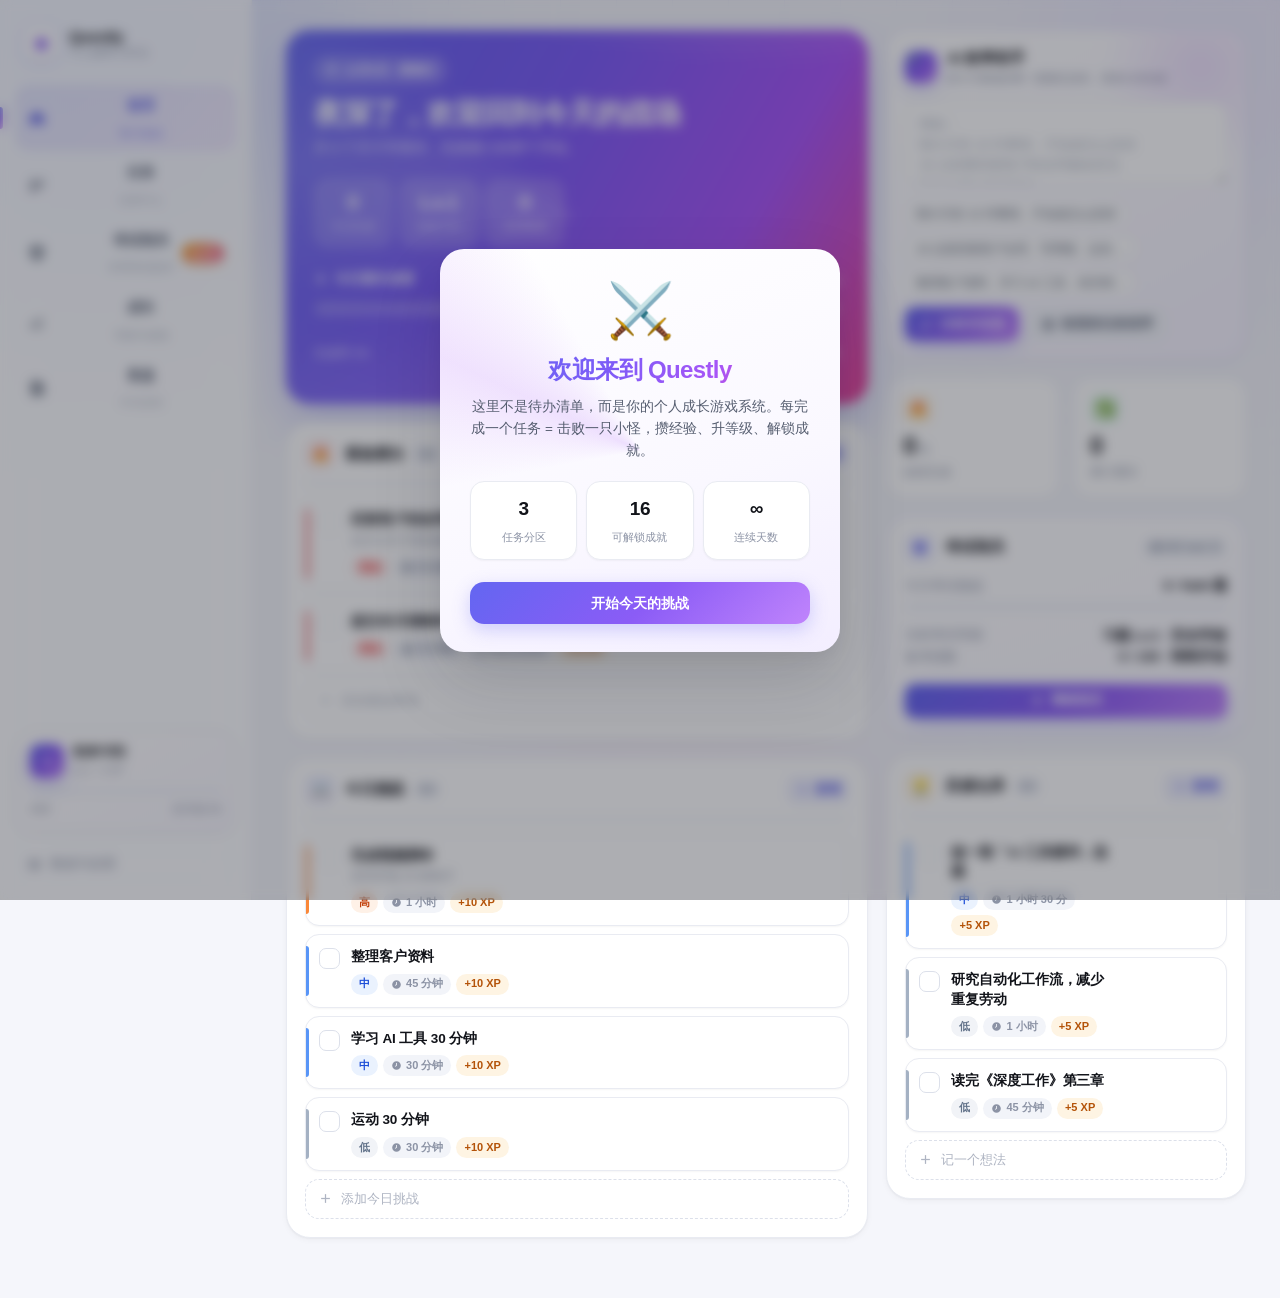
==== index.html @ 1b6a578c "feat: Questly 模块化源码（纯静态站点，可部署 GitHub Pages） - index.html + css/ + js/ + assets/ 作为站点内容 - 含游戏化效率工作台 +" ====
<!DOCTYPE html>
<html lang="zh-CN">
<head>
<meta charset="UTF-8">
<meta name="viewport" content="width=device-width, initial-scale=1, viewport-fit=cover">
<meta name="theme-color" content="#F6F7FB">
<meta name="description" content="Questly · 游戏化个人效率工作台，把每天的待办变成一场可以通关的挑战。">
<title>Questly · 我的每日挑战</title>
<link rel="icon" href="assets/favicon.svg" type="image/svg+xml">
<link rel="stylesheet" href="css/base.css">
<link rel="stylesheet" href="css/layout.css">
<link rel="stylesheet" href="css/components.css">
<link rel="stylesheet" href="css/exam.css">
<link rel="stylesheet" href="css/animations.css">
</head>
<body>

<!-- ambient background -->
<div class="aurora" aria-hidden="true">
  <span class="aurora__blob aurora__blob--a"></span>
  <span class="aurora__blob aurora__blob--b"></span>
  <span class="aurora__blob aurora__blob--c"></span>
  <span class="aurora__grid"></span>
</div>

<div class="app" id="app">

  <!-- ─────────── desktop sidebar ─────────── -->
  <aside class="sidebar">
    <div class="sidebar__brand">
      <span class="brand__mark" aria-hidden="true">
        <svg viewBox="0 0 24 24" fill="none"><path d="M12 2.5 14.9 8.6l6.6.95-4.8 4.7 1.15 6.65L12 17.75 6.15 20.9 7.3 14.25 2.5 9.55l6.6-.95L12 2.5Z" fill="url(#bg1)"/><defs><linearGradient id="bg1" x1="2" y1="2" x2="22" y2="22"><stop stop-color="#8B5CF6"/><stop offset="1" stop-color="#6366F1"/></linearGradient></defs></svg>
      </span>
      <span class="brand__text">
        <b>Questly</b>
        <i>个人效率工作台</i>
      </span>
    </div>

    <nav class="nav" id="nav-desktop" aria-label="主导航">
      <button class="nav__item is-active" data-route="home">
        <svg viewBox="0 0 24 24" class="nav__icon"><path d="M4 11.2 12 4.5l8 6.7V19a1.2 1.2 0 0 1-1.2 1.2h-4.3v-5.1H9.5v5.1H5.2A1.2 1.2 0 0 1 4 19v-7.8Z"/></svg>
        <span>首页</span>
        <em class="nav__hint">每日挑战</em>
      </button>
      <button class="nav__item" data-route="tasks">
        <svg viewBox="0 0 24 24" class="nav__icon"><path d="M4.5 5.2h6.2v13.6H4.5zM13.3 5.2h6.2v8.1h-6.2z"/></svg>
        <span>任务</span>
        <em class="nav__hint">任务中心</em>
      </button>
      <button class="nav__item nav__item--exam" data-route="exam">
        <svg viewBox="0 0 24 24" class="nav__icon"><path d="M12 2.2 20.4 5v6.4c0 4.6-3.3 8.5-8.4 10.4C6.9 19.9 3.6 16 3.6 11.4V5Zm-.9 12.6 5.3-5.3-1.4-1.4-3.9 3.9-1.9-1.9-1.4 1.4Z"/></svg>
        <span>考试闯关</span>
        <em class="nav__hint">本周考试副本</em>
        <span class="nav__pill" id="nav-exam-pill" hidden></span>
      </button>
      <button class="nav__item" data-route="growth">
        <svg viewBox="0 0 24 24" class="nav__icon"><path d="M4.6 18.6 9.4 12l3.4 3.9 5-8.2 2.1 1.3-6.6 10.9-3.5-4-3.1 4.3z"/><path d="M3.4 20.2h17.2v1.9H3.4z"/></svg>
        <span>成长</span>
        <em class="nav__hint">等级与成就</em>
      </button>
      <button class="nav__item" data-route="review">
        <svg viewBox="0 0 24 24" class="nav__icon"><path d="M6 3.4h9.2L20 8.1V20a1.2 1.2 0 0 1-1.2 1.2H6A1.2 1.2 0 0 1 4.8 20V4.6A1.2 1.2 0 0 1 6 3.4Zm2 8h8v1.8H8zm0 3.8h5.6V17H8z"/></svg>
        <span>复盘</span>
        <em class="nav__hint">今日总结</em>
        <span class="nav__dot" hidden></span>
      </button>
    </nav>

    <div class="sidebar__spacer"></div>

    <div class="sidebar__level" id="sidebar-level"><!-- rendered --></div>

    <button class="sidebar__reset" id="btn-settings" title="数据与设置">
      <svg viewBox="0 0 24 24"><path d="M12 15.4a3.4 3.4 0 1 1 0-6.8 3.4 3.4 0 0 1 0 6.8Zm8.3-2.2.1-1.2-.1-1.2 2-1.5-1.9-3.3-2.4.8a7.6 7.6 0 0 0-2-1.2L15.6 3H8.4l-.4 2.6c-.7.3-1.4.7-2 1.2l-2.4-.8L1.7 9.3l2 1.5a9 9 0 0 0 0 2.4l-2 1.5 1.9 3.3 2.4-.8c.6.5 1.3.9 2 1.2l.4 2.6h7.2l.4-2.6c.7-.3 1.4-.7 2-1.2l2.4.8 1.9-3.3-2-1.5Z"/></svg>
      <span>数据与设置</span>
    </button>
  </aside>

  <!-- ─────────── main ─────────── -->
  <main class="main" id="main">
    <header class="topbar">
      <span class="topbar__brand">
        <span class="brand__mark brand__mark--sm" aria-hidden="true">
          <svg viewBox="0 0 24 24" fill="none"><path d="M12 2.5 14.9 8.6l6.6.95-4.8 4.7 1.15 6.65L12 17.75 6.15 20.9 7.3 14.25 2.5 9.55l6.6-.95L12 2.5Z" fill="url(#bg2)"/><defs><linearGradient id="bg2" x1="2" y1="2" x2="22" y2="22"><stop stop-color="#8B5CF6"/><stop offset="1" stop-color="#6366F1"/></linearGradient></defs></svg>
        </span>
        <b id="topbar-title">我的每日挑战</b>
      </span>
      <span class="topbar__xp" id="topbar-xp"></span>
    </header>

    <div class="pages" id="pages">
      <section class="page" id="page-home" data-page="home"></section>
      <section class="page" id="page-tasks" data-page="tasks" hidden></section>
      <section class="page" id="page-exam" data-page="exam" hidden></section>
      <section class="page page--play" id="page-examPlay" data-page="examPlay" hidden></section>
      <section class="page" id="page-growth" data-page="growth" hidden></section>
      <section class="page" id="page-review" data-page="review" hidden></section>
    </div>
  </main>

  <!-- ─────────── mobile bottom nav ─────────── -->
  <nav class="bottomnav bottomnav--6" id="nav-mobile" aria-label="底部导航">
    <button class="bnav__item is-active" data-route="home">
      <svg viewBox="0 0 24 24"><path d="M4 11.2 12 4.5l8 6.7V19a1.2 1.2 0 0 1-1.2 1.2h-4.3v-5.1H9.5v5.1H5.2A1.2 1.2 0 0 1 4 19v-7.8Z"/></svg>
      <span>首页</span>
    </button>
    <button class="bnav__item" data-route="tasks">
      <svg viewBox="0 0 24 24"><path d="M4.5 5.2h6.2v13.6H4.5zM13.3 5.2h6.2v8.1h-6.2z"/></svg>
      <span>任务</span>
    </button>
    <button class="bnav__item bnav__item--exam" data-route="exam">
      <svg viewBox="0 0 24 24"><path d="M12 2.2 20.4 5v6.4c0 4.6-3.3 8.5-8.4 10.4C6.9 19.9 3.6 16 3.6 11.4V5Zm-.9 12.6 5.3-5.3-1.4-1.4-3.9 3.9-1.9-1.9-1.4 1.4Z"/></svg>
      <span>闯关</span>
    </button>
    <button class="bnav__fab" id="btn-quick-add" aria-label="快速新增任务">
      <svg viewBox="0 0 24 24"><path d="M11 5h2v14h-2z"/><path d="M5 11h14v2H5z"/></svg>
    </button>
    <button class="bnav__item" data-route="growth">
      <svg viewBox="0 0 24 24"><path d="M4.6 18.6 9.4 12l3.4 3.9 5-8.2 2.1 1.3-6.6 10.9-3.5-4-3.1 4.3z"/><path d="M3.4 20.2h17.2v1.9H3.4z"/></svg>
      <span>成长</span>
    </button>
    <button class="bnav__item" data-route="review">
      <svg viewBox="0 0 24 24"><path d="M6 3.4h9.2L20 8.1V20a1.2 1.2 0 0 1-1.2 1.2H6A1.2 1.2 0 0 1 4.8 20V4.6A1.2 1.2 0 0 1 6 3.4Zm2 8h8v1.8H8zm0 3.8h5.6V17H8z"/></svg>
      <span>复盘</span>
      <span class="bnav__dot" hidden></span>
    </button>
  </nav>
</div>

<!-- overlays -->
<canvas id="fx-canvas" aria-hidden="true"></canvas>
<div id="float-root" aria-hidden="true"></div>
<div id="toast-root" role="status" aria-live="polite"></div>
<div id="modal-root"></div>

<script src="js/store.js"></script>
<script src="js/fx.js"></script>
<script src="js/engine.js"></script>
<script src="js/ui.js"></script>
<script src="js/pages.js"></script>
<script src="js/bank.js"></script>
<script src="js/exam.js"></script>
<script src="js/exampages.js"></script>
<script src="js/app.js"></script>
</body>
</html>
---- css/base.css ----
/* ============================================================
   base.css — 设计令牌 / 重置 / 排版
   ============================================================ */

:root {
  /* surfaces */
  --bg:            #F5F6FB;
  --surface:       #FFFFFF;
  --surface-2:     #FAFBFD;
  --surface-3:     #F2F4F9;
  --border:        #E9EBF2;
  --border-soft:   #F0F2F7;
  --border-strong: #DCE0EA;

  /* text */
  --text:   #12141A;
  --text-2: #565E70;
  --text-3: #8C93A5;
  --text-4: #AEB4C2;

  /* brand */
  --brand:       #6366F1;
  --brand-600:   #5457E8;
  --brand-2:     #8B5CF6;
  --brand-3:     #EC4899;
  --brand-soft:  #EFF0FE;
  --brand-soft-2:#F5F0FE;
  --grad-brand:  linear-gradient(135deg, #6366F1 0%, #8B5CF6 52%, #C084FC 100%);
  --grad-hero:   linear-gradient(120deg, #6366F1 0%, #7C5CF7 40%, #A855F7 72%, #EC4899 100%);
  --grad-xp:     linear-gradient(90deg, #F59E0B 0%, #FBBF24 50%, #FDE68A 100%);
  --grad-quest:  linear-gradient(90deg, #6366F1 0%, #A855F7 60%, #22D3EE 100%);

  /* semantic */
  --success:      #10B981;
  --success-2:    #34D399;
  --success-soft: #E6F9F1;
  --warn:         #F59E0B;
  --warn-soft:    #FEF4E3;
  --danger:       #EF4444;
  --danger-soft:  #FDECEC;
  --info:         #0EA5E9;
  --info-soft:    #E6F5FE;
  --xp:           #F59E0B;

  /* priority */
  --p0: #EF4444; --p0-soft: #FDEDED;
  --p1: #F97316; --p1-soft: #FEF1E7;
  --p2: #3B82F6; --p2-soft: #EAF2FE;
  --p3: #94A3B8; --p3-soft: #F1F3F7;

  /* geometry */
  --r-xs: 8px;
  --r-sm: 10px;
  --r-md: 14px;
  --r-lg: 18px;
  --r-xl: 24px;
  --r-full: 999px;

  /* elevation */
  --sh-xs: 0 1px 2px rgba(19, 22, 33, .04);
  --sh-sm: 0 1px 2px rgba(19, 22, 33, .04), 0 2px 6px rgba(19, 22, 33, .04);
  --sh-md: 0 2px 4px rgba(19, 22, 33, .03), 0 8px 20px rgba(19, 22, 33, .06);
  --sh-lg: 0 4px 8px rgba(19, 22, 33, .04), 0 18px 40px rgba(19, 22, 33, .10);
  --sh-xl: 0 8px 16px rgba(19, 22, 33, .05), 0 32px 70px rgba(19, 22, 33, .14);
  --sh-brand: 0 6px 18px rgba(99, 102, 241, .28);
  --sh-glow: 0 0 0 4px rgba(99, 102, 241, .12);

  /* motion */
  --e-out:   cubic-bezier(.22, 1, .36, 1);
  --e-in-out:cubic-bezier(.65, 0, .35, 1);
  --e-spring:cubic-bezier(.34, 1.56, .64, 1);
  --t-fast: .16s;
  --t-mid:  .28s;
  --t-slow: .48s;

  /* layout */
  --sidebar-w: 252px;
  --page-max: 1240px;
  --safe-b: env(safe-area-inset-bottom, 0px);
}

/* ---------- reset ---------- */
*, *::before, *::after { box-sizing: border-box; }

html, body { height: 100%; }

body {
  margin: 0;
  background: var(--bg);
  color: var(--text);
  font-family: "Inter", "SF Pro Text", -apple-system, BlinkMacSystemFont,
               "Segoe UI", "PingFang SC", "Hiragino Sans GB",
               "Microsoft YaHei", "Noto Sans SC", sans-serif;
  font-size: 14px;
  line-height: 1.6;
  -webkit-font-smoothing: antialiased;
  -moz-osx-font-smoothing: grayscale;
  text-rendering: optimizeLegibility;
  overflow-x: hidden;
  -webkit-tap-highlight-color: transparent;
}

h1, h2, h3, h4, h5, p, figure { margin: 0; }
ul, ol { margin: 0; padding: 0; list-style: none; }

button {
  font: inherit;
  color: inherit;
  background: none;
  border: 0;
  padding: 0;
  cursor: pointer;
}

input, textarea, select {
  font: inherit;
  color: inherit;
}

svg { display: block; }
svg:not([fill="none"]) { fill: currentColor; }

a { color: var(--brand); text-decoration: none; }

::selection { background: rgba(99, 102, 241, .18); }

/* ---------- numerals ---------- */
.tnum { font-variant-numeric: tabular-nums; font-feature-settings: "tnum" 1; }

/* ---------- scrollbar ---------- */
* { scrollbar-width: thin; scrollbar-color: #D6DAE4 transparent; }
*::-webkit-scrollbar { width: 10px; height: 10px; }
*::-webkit-scrollbar-track { background: transparent; }
*::-webkit-scrollbar-thumb {
  background: #D8DCE6;
  border-radius: 99px;
  border: 3px solid transparent;
  background-clip: content-box;
}
*::-webkit-scrollbar-thumb:hover { background: #C2C8D6; background-clip: content-box; }

/* ---------- focus ---------- */
:focus { outline: none; }
:focus-visible {
  outline: 2px solid var(--brand);
  outline-offset: 2px;
  border-radius: 6px;
}

/* ---------- typography helpers ---------- */
.t-eyebrow {
  font-size: 11px;
  font-weight: 700;
  letter-spacing: .1em;
  text-transform: uppercase;
  color: var(--text-3);
}
.t-h1 { font-size: 28px; font-weight: 760; letter-spacing: -.022em; line-height: 1.24; }
.t-h2 { font-size: 19px; font-weight: 720; letter-spacing: -.014em; line-height: 1.35; }
.t-h3 { font-size: 15px; font-weight: 680; letter-spacing: -.008em; }
.t-body { font-size: 13.5px; color: var(--text-2); }
.t-sm { font-size: 12.5px; color: var(--text-3); }
.t-xs { font-size: 11.5px; color: var(--text-3); }
.t-num { font-size: 30px; font-weight: 780; letter-spacing: -.03em; line-height: 1; }

.muted { color: var(--text-3); }
.grad-text {
  background: var(--grad-brand);
  -webkit-background-clip: text;
  background-clip: text;
  color: transparent;
}

.sr-only {
  position: absolute; width: 1px; height: 1px;
  padding: 0; margin: -1px; overflow: hidden;
  clip: rect(0 0 0 0); white-space: nowrap; border: 0;
}

/* ---------- ambient background ---------- */
.aurora {
  position: fixed;
  inset: 0;
  z-index: 0;
  overflow: hidden;
  pointer-events: none;
}
.aurora__blob {
  position: absolute;
  border-radius: 50%;
  filter: blur(90px);
  opacity: .5;
}
.aurora__blob--a {
  width: 620px; height: 620px;
  top: -240px; left: -140px;
  background: radial-gradient(circle at 35% 35%, #A5B4FC, transparent 68%);
  animation: floatA 26s var(--e-in-out) infinite;
}
.aurora__blob--b {
  width: 560px; height: 560px;
  top: -180px; right: -160px;
  background: radial-gradient(circle at 60% 40%, #DDD6FE, transparent 66%);
  animation: floatB 32s var(--e-in-out) infinite;
}
.aurora__blob--c {
  width: 520px; height: 520px;
  bottom: -260px; left: 34%;
  background: radial-gradient(circle at 50% 50%, #FBCFE8, transparent 68%);
  opacity: .34;
  animation: floatC 38s var(--e-in-out) infinite;
}
.aurora__grid {
  position: absolute;
  inset: 0;
  background-image:
    linear-gradient(rgba(99,102,241,.045) 1px, transparent 1px),
    linear-gradient(90deg, rgba(99,102,241,.045) 1px, transparent 1px);
  background-size: 56px 56px;
  mask-image: radial-gradient(ellipse 90% 60% at 50% 0%, #000 12%, transparent 72%);
  -webkit-mask-image: radial-gradient(ellipse 90% 60% at 50% 0%, #000 12%, transparent 72%);
}

@media (prefers-reduced-motion: reduce) {
  *, *::before, *::after {
    animation-duration: .001ms !important;
    animation-iteration-count: 1 !important;
    transition-duration: .001ms !important;
  }
}
---- css/layout.css ----
/* ============================================================
   layout.css — 应用外壳 / 侧边栏 / 底部导航 / 页面栅格
   ============================================================ */

.app {
  position: relative;
  z-index: 1;
  display: grid;
  grid-template-columns: var(--sidebar-w) minmax(0, 1fr);
  min-height: 100vh;
  min-height: 100dvh;
}

/* ─────────── sidebar ─────────── */
.sidebar {
  position: sticky;
  top: 0;
  height: 100vh;
  height: 100dvh;
  display: flex;
  flex-direction: column;
  gap: 6px;
  padding: 22px 16px 18px;
  background: rgba(255, 255, 255, .74);
  backdrop-filter: saturate(180%) blur(22px);
  -webkit-backdrop-filter: saturate(180%) blur(22px);
  border-right: 1px solid var(--border-soft);
}

.sidebar__brand {
  display: flex;
  align-items: center;
  gap: 11px;
  padding: 4px 8px 20px;
}
.brand__mark {
  width: 34px; height: 34px;
  display: grid; place-items: center;
  border-radius: 11px;
  background: #fff;
  box-shadow: 0 2px 10px rgba(99, 102, 241, .22), inset 0 0 0 1px rgba(99,102,241,.10);
}
.brand__mark svg { width: 21px; height: 21px; }
.brand__mark--sm { width: 28px; height: 28px; border-radius: 9px; }
.brand__mark--sm svg { width: 17px; height: 17px; }

.brand__text { display: flex; flex-direction: column; line-height: 1.25; }
.brand__text b { font-size: 15.5px; font-weight: 740; letter-spacing: -.02em; }
.brand__text i {
  font-style: normal;
  font-size: 10.5px;
  color: var(--text-3);
  letter-spacing: .04em;
}

/* nav */
.nav { display: flex; flex-direction: column; gap: 3px; }
.nav__item {
  position: relative;
  display: grid;
  grid-template-columns: 20px 1fr;
  align-items: center;
  gap: 11px;
  padding: 9px 11px;
  border-radius: var(--r-md);
  color: var(--text-2);
  transition: background var(--t-fast), color var(--t-fast), transform var(--t-fast);
}
.nav__item span {
  font-size: 13.5px;
  font-weight: 600;
  letter-spacing: -.006em;
  grid-column: 2;
}
.nav__hint {
  grid-column: 2;
  font-style: normal;
  font-size: 10.5px;
  color: var(--text-4);
  margin-top: -3px;
  transition: color var(--t-fast);
}
.nav__icon { width: 20px; height: 20px; grid-row: 1 / span 2; opacity: .68; transition: opacity var(--t-fast); }
.nav__item:hover { background: var(--surface-3); color: var(--text); }
.nav__item:hover .nav__icon { opacity: .9; }
.nav__item.is-active {
  background: linear-gradient(135deg, rgba(99,102,241,.11), rgba(168,85,247,.09));
  color: var(--brand-600);
  box-shadow: inset 0 0 0 1px rgba(99,102,241,.13);
}
.nav__item.is-active .nav__icon { opacity: 1; }
.nav__item.is-active .nav__hint { color: rgba(84, 87, 232, .62); }
.nav__item.is-active::before {
  content: "";
  position: absolute;
  left: -16px; top: 50%;
  width: 3px; height: 22px;
  background: var(--grad-brand);
  border-radius: 0 3px 3px 0;
  transform: translateY(-50%);
}
.nav__dot, .bnav__dot {
  width: 7px; height: 7px;
  border-radius: 50%;
  background: var(--danger);
  box-shadow: 0 0 0 3px var(--danger-soft);
}
.nav__dot {
  position: absolute;
  right: 12px; top: 50%;
  transform: translateY(-50%);
  animation: pulseDot 1.8s ease-in-out infinite;
}

.sidebar__spacer { flex: 1; }

/* level card in sidebar */
.sidebar__level {
  padding: 13px;
  border-radius: var(--r-lg);
  background: linear-gradient(150deg, #fff, #FAF9FF);
  border: 1px solid var(--border);
  box-shadow: var(--sh-sm);
  margin-bottom: 8px;
}
.slv__top { display: flex; align-items: center; gap: 9px; margin-bottom: 10px; }
.slv__badge {
  width: 34px; height: 34px;
  display: grid; place-items: center;
  border-radius: 10px;
  background: var(--grad-brand);
  color: #fff;
  font-size: 13px;
  font-weight: 800;
  box-shadow: var(--sh-brand);
  flex: none;
}
.slv__meta { min-width: 0; line-height: 1.3; }
.slv__meta b { display: block; font-size: 12.5px; font-weight: 680; letter-spacing: -.01em; }
.slv__meta i { font-style: normal; font-size: 10.5px; color: var(--text-3); }
.slv__bar { height: 6px; border-radius: 99px; background: var(--surface-3); overflow: hidden; }
.slv__fill {
  height: 100%;
  border-radius: 99px;
  background: var(--grad-xp);
  transition: width .7s var(--e-out);
}
.slv__foot {
  display: flex; justify-content: space-between;
  margin-top: 7px;
  font-size: 10.5px;
  color: var(--text-3);
}

.sidebar__reset {
  display: flex; align-items: center; gap: 9px;
  padding: 8px 11px;
  border-radius: var(--r-md);
  color: var(--text-3);
  font-size: 12.5px;
  transition: background var(--t-fast), color var(--t-fast);
}
.sidebar__reset svg { width: 15px; height: 15px; opacity: .7; }
.sidebar__reset:hover { background: var(--surface-3); color: var(--text-2); }

/* ─────────── main ─────────── */
.main { min-width: 0; display: flex; flex-direction: column; }

.topbar { display: none; }

.pages {
  flex: 1;
  padding: 30px 34px 60px;
}
.page {
  max-width: var(--page-max);
  margin: 0 auto;
  animation: pageIn .42s var(--e-out) both;
}
.page[hidden] { display: none; }

/* ─────────── grids ─────────── */
.grid-home {
  display: grid;
  grid-template-columns: minmax(0, 1.62fr) minmax(0, 1fr);
  gap: 18px;
  align-items: start;
}
.stack { display: flex; flex-direction: column; gap: 18px; }
.stack--sm { gap: 12px; }

.board {
  display: grid;
  grid-template-columns: repeat(3, minmax(0, 1fr));
  gap: 16px;
  align-items: start;
}

.grid-2 { display: grid; grid-template-columns: repeat(2, minmax(0,1fr)); gap: 14px; }
.grid-3 { display: grid; grid-template-columns: repeat(3, minmax(0,1fr)); gap: 14px; }
.grid-4 { display: grid; grid-template-columns: repeat(4, minmax(0,1fr)); gap: 14px; }

/* ─────────── bottom nav (mobile) ─────────── */
.bottomnav { display: none; }

/* ─────────── overlays ─────────── */
#fx-canvas {
  position: fixed;
  inset: 0;
  z-index: 90;
  pointer-events: none;
}
#float-root {
  position: fixed;
  inset: 0;
  z-index: 95;
  pointer-events: none;
}
#toast-root {
  position: fixed;
  z-index: 120;
  left: 50%;
  bottom: 28px;
  transform: translateX(-50%);
  display: flex;
  flex-direction: column-reverse;
  gap: 8px;
  align-items: center;
  pointer-events: none;
}
#modal-root { position: relative; z-index: 130; }

/* ============================================================
   RESPONSIVE
   ============================================================ */

@media (max-width: 1180px) {
  :root { --sidebar-w: 78px; }
  .sidebar { padding: 20px 12px 16px; align-items: center; }
  .sidebar__brand { padding: 4px 0 18px; }
  .brand__text { display: none; }
  .nav { width: 100%; }
  .nav__item { grid-template-columns: 1fr; justify-items: center; gap: 4px; padding: 10px 4px; }
  .nav__item span { grid-column: 1; font-size: 10.5px; }
  .nav__hint { display: none; }
  .nav__icon { grid-row: auto; }
  .nav__item.is-active::before { left: -12px; }
  .nav__dot { right: 12px; top: 10px; transform: none; }
  .sidebar__level { width: 100%; padding: 9px; }
  .slv__top { flex-direction: column; gap: 6px; }
  .slv__meta, .slv__foot { display: none; }
  .sidebar__reset span { display: none; }
  .sidebar__reset { justify-content: center; padding: 9px; }
  .grid-home { grid-template-columns: minmax(0, 1fr); }
  .pages { padding: 26px 22px 56px; }
}

@media (max-width: 900px) {
  .board { grid-template-columns: minmax(0, 1fr); }
  .grid-4 { grid-template-columns: repeat(2, minmax(0,1fr)); }
  .grid-3 { grid-template-columns: repeat(2, minmax(0,1fr)); }
}

@media (max-width: 760px) {
  .app { grid-template-columns: minmax(0, 1fr); }
  .sidebar { display: none; }

  .topbar {
    position: sticky;
    top: 0;
    z-index: 60;
    display: flex;
    align-items: center;
    justify-content: space-between;
    gap: 12px;
    padding: 11px 16px;
    padding-top: calc(11px + env(safe-area-inset-top, 0px));
    background: rgba(255, 255, 255, .82);
    backdrop-filter: saturate(180%) blur(20px);
    -webkit-backdrop-filter: saturate(180%) blur(20px);
    border-bottom: 1px solid var(--border-soft);
  }
  .topbar__brand { display: flex; align-items: center; gap: 9px; min-width: 0; }
  .topbar__brand b {
    font-size: 15px; font-weight: 720; letter-spacing: -.018em;
    white-space: nowrap; overflow: hidden; text-overflow: ellipsis;
  }
  .topbar__xp {
    display: inline-flex; align-items: center; gap: 5px;
    padding: 4px 10px;
    border-radius: var(--r-full);
    background: var(--warn-soft);
    color: #B45309;
    font-size: 11.5px;
    font-weight: 720;
    white-space: nowrap;
    font-variant-numeric: tabular-nums;
  }

  .pages { padding: 16px 14px calc(104px + var(--safe-b)); }
  .grid-2, .grid-3, .grid-4 { grid-template-columns: repeat(2, minmax(0,1fr)); gap: 10px; }
  .stack { gap: 14px; }

  #toast-root { bottom: calc(96px + var(--safe-b)); width: calc(100% - 32px); }

  .bottomnav {
    position: fixed;
    z-index: 100;
    left: 0; right: 0; bottom: 0;
    display: grid;
    grid-template-columns: repeat(5, 1fr);
    align-items: center;
    padding: 7px 6px calc(7px + var(--safe-b));
    background: rgba(255, 255, 255, .9);
    backdrop-filter: saturate(180%) blur(24px);
    -webkit-backdrop-filter: saturate(180%) blur(24px);
    border-top: 1px solid var(--border-soft);
    box-shadow: 0 -6px 26px rgba(19, 22, 33, .06);
  }
  .bnav__item {
    position: relative;
    display: flex;
    flex-direction: column;
    align-items: center;
    gap: 3px;
    padding: 5px 0 3px;
    color: var(--text-4);
    transition: color var(--t-fast);
  }
  .bnav__item svg { width: 21px; height: 21px; transition: transform var(--t-mid) var(--e-spring); }
  .bnav__item span { font-size: 10px; font-weight: 620; letter-spacing: .01em; }
  .bnav__item.is-active { color: var(--brand-600); }
  .bnav__item.is-active svg { transform: translateY(-2px) scale(1.06); }
  .bnav__dot { position: absolute; top: 3px; right: 50%; margin-right: -16px; }

  .bnav__fab {
    justify-self: center;
    width: 50px; height: 50px;
    display: grid; place-items: center;
    border-radius: 17px;
    background: var(--grad-brand);
    color: #fff;
    box-shadow: 0 6px 18px rgba(99, 102, 241, .38);
    transform: translateY(-12px);
    transition: transform var(--t-mid) var(--e-spring), box-shadow var(--t-mid);
  }
  .bnav__fab svg { width: 23px; height: 23px; }
  .bnav__fab:active { transform: translateY(-12px) scale(.9); }
}

@media (max-width: 420px) {
  .grid-3, .grid-4 { grid-template-columns: repeat(2, minmax(0,1fr)); }
  .pages { padding-left: 12px; padding-right: 12px; }
}
---- css/components.css ----
/* ============================================================
   components.css — 卡片 / 按钮 / 任务 / 进度 / 弹层 / 成就
   ============================================================ */

/* ─────────── generic card ─────────── */
.card {
  position: relative;
  background: var(--surface);
  border: 1px solid var(--border);
  border-radius: var(--r-xl);
  box-shadow: var(--sh-sm);
  transition: box-shadow var(--t-mid) var(--e-out), transform var(--t-mid) var(--e-out);
}
.card--pad { padding: 20px; }
.card--tight { padding: 15px; }
.card--flat { box-shadow: none; }
.card--hover:hover { box-shadow: var(--sh-md); transform: translateY(-1px); }

.card__head {
  display: flex;
  align-items: center;
  gap: 10px;
  padding: 16px 18px 12px;
}
.card__head + .card__body { padding-top: 0; }
.card__body { padding: 16px 18px 18px; }
.card__title { display: flex; align-items: center; gap: 9px; min-width: 0; flex: 1; }
.card__title h3 { font-size: 14.5px; font-weight: 700; letter-spacing: -.012em; }
.card__actions { display: flex; align-items: center; gap: 6px; flex: none; }

.sec-icon {
  width: 30px; height: 30px;
  display: grid; place-items: center;
  border-radius: 9px;
  flex: none;
  font-size: 14px;
}
.sec-icon svg { width: 16px; height: 16px; }
.sec-icon--red    { background: var(--p0-soft); color: var(--p0); }
.sec-icon--brand  { background: var(--brand-soft); color: var(--brand); }
.sec-icon--amber  { background: var(--warn-soft); color: #D97706; }
.sec-icon--green  { background: var(--success-soft); color: var(--success); }
.sec-icon--cyan   { background: var(--info-soft); color: var(--info); }
.sec-icon--violet { background: var(--brand-soft-2); color: var(--brand-2); }

/* ─────────── buttons ─────────── */
.btn {
  display: inline-flex;
  align-items: center;
  justify-content: center;
  gap: 6px;
  height: 34px;
  padding: 0 14px;
  border-radius: var(--r-sm);
  font-size: 13px;
  font-weight: 620;
  letter-spacing: -.006em;
  white-space: nowrap;
  transition: background var(--t-fast), color var(--t-fast),
              box-shadow var(--t-fast), transform var(--t-fast), border-color var(--t-fast);
}
.btn svg { width: 15px; height: 15px; }
.btn:active { transform: scale(.97); }
.btn[disabled] { opacity: .45; pointer-events: none; }

.btn--primary {
  background: var(--grad-brand);
  color: #fff;
  box-shadow: var(--sh-brand);
}
.btn--primary:hover { filter: brightness(1.06); box-shadow: 0 8px 22px rgba(99,102,241,.34); }

.btn--ghost {
  background: var(--surface-3);
  color: var(--text-2);
}
.btn--ghost:hover { background: #E9ECF4; color: var(--text); }

.btn--outline {
  background: var(--surface);
  color: var(--text-2);
  box-shadow: inset 0 0 0 1px var(--border-strong);
}
.btn--outline:hover { color: var(--text); box-shadow: inset 0 0 0 1px var(--text-4); }

.btn--soft { background: var(--brand-soft); color: var(--brand-600); }
.btn--soft:hover { background: #E5E7FD; }

.btn--danger { background: var(--danger-soft); color: var(--danger); }
.btn--danger:hover { background: #FBDDDD; }

.btn--sm { height: 28px; padding: 0 10px; font-size: 12px; border-radius: 8px; }
.btn--sm svg { width: 13px; height: 13px; }
.btn--lg { height: 42px; padding: 0 20px; font-size: 14px; border-radius: var(--r-md); }
.btn--block { width: 100%; }

.iconbtn {
  width: 28px; height: 28px;
  display: grid; place-items: center;
  border-radius: 8px;
  color: var(--text-4);
  transition: background var(--t-fast), color var(--t-fast);
}
.iconbtn svg { width: 15px; height: 15px; }
.iconbtn:hover { background: var(--surface-3); color: var(--text-2); }
.iconbtn--danger:hover { background: var(--danger-soft); color: var(--danger); }

/* ─────────── chips / tags ─────────── */
.chip {
  display: inline-flex;
  align-items: center;
  gap: 4px;
  height: 21px;
  padding: 0 8px;
  border-radius: var(--r-full);
  font-size: 11px;
  font-weight: 640;
  letter-spacing: .002em;
  white-space: nowrap;
  font-variant-numeric: tabular-nums;
}
.chip svg { width: 11px; height: 11px; }
.chip--p0 { background: var(--p0-soft); color: var(--p0); }
.chip--p1 { background: var(--p1-soft); color: #C2410C; }
.chip--p2 { background: var(--p2-soft); color: #1D4ED8; }
.chip--p3 { background: var(--p3-soft); color: #64748B; }
.chip--plain { background: var(--surface-3); color: var(--text-3); }
.chip--xp { background: var(--warn-soft); color: #B45309; }
.chip--due { background: var(--surface-3); color: var(--text-3); }
.chip--due.is-soon { background: var(--warn-soft); color: #B45309; }
.chip--due.is-over { background: var(--danger-soft); color: var(--danger); }
.chip--ok { background: var(--success-soft); color: #047857; }

/* ─────────── HERO ─────────── */
.hero {
  position: relative;
  overflow: hidden;
  border-radius: var(--r-xl);
  padding: 26px 28px 24px;
  color: #fff;
  background: var(--grad-hero);
  box-shadow: 0 18px 44px rgba(99, 102, 241, .26);
  isolation: isolate;
}
.hero::before {
  content: "";
  position: absolute;
  inset: 0;
  background:
    radial-gradient(700px 240px at 88% -30%, rgba(255,255,255,.34), transparent 62%),
    radial-gradient(520px 300px at 5% 120%, rgba(255,255,255,.16), transparent 60%);
  z-index: -1;
}
.hero::after {
  content: "";
  position: absolute;
  inset: -40% -10%;
  background: conic-gradient(from 0deg, transparent 0 68%, rgba(255,255,255,.14) 78%, transparent 88%);
  animation: heroSweep 12s linear infinite;
  z-index: -1;
}
.hero__top {
  display: flex;
  align-items: flex-start;
  justify-content: space-between;
  gap: 20px;
  flex-wrap: wrap;
}
.hero__date {
  display: inline-flex;
  align-items: center;
  gap: 7px;
  padding: 4px 11px;
  border-radius: var(--r-full);
  background: rgba(255,255,255,.18);
  border: 1px solid rgba(255,255,255,.24);
  font-size: 11.5px;
  font-weight: 620;
  letter-spacing: .012em;
  backdrop-filter: blur(6px);
}
.hero__date svg { width: 12px; height: 12px; }
.hero h1 {
  font-size: 29px;
  font-weight: 780;
  letter-spacing: -.028em;
  line-height: 1.2;
  margin: 12px 0 6px;
}
.hero__sub { font-size: 13.5px; color: rgba(255,255,255,.86); max-width: 46ch; }

.hero__stats { display: flex; gap: 8px; flex: none; }
.hero__stat {
  min-width: 78px;
  padding: 10px 13px;
  border-radius: var(--r-md);
  background: rgba(255,255,255,.15);
  border: 1px solid rgba(255,255,255,.2);
  backdrop-filter: blur(8px);
  text-align: center;
}
.hero__stat b {
  display: block;
  font-size: 21px;
  font-weight: 780;
  letter-spacing: -.02em;
  line-height: 1.15;
  font-variant-numeric: tabular-nums;
}
.hero__stat span { font-size: 10.5px; color: rgba(255,255,255,.8); letter-spacing: .02em; }

/* quest progress */
.quest { margin-top: 22px; }
.quest__head {
  display: flex;
  align-items: baseline;
  justify-content: space-between;
  gap: 12px;
  margin-bottom: 9px;
}
.quest__label { display: flex; align-items: center; gap: 7px; font-size: 12.5px; font-weight: 680; letter-spacing: .01em; }
.quest__label svg { width: 14px; height: 14px; }
.quest__count { font-size: 12.5px; font-weight: 700; font-variant-numeric: tabular-nums; }
.quest__count em { font-style: normal; color: rgba(255,255,255,.66); font-weight: 600; }

.qbar {
  position: relative;
  height: 15px;
  border-radius: var(--r-full);
  background: rgba(255,255,255,.2);
  box-shadow: inset 0 1px 3px rgba(0,0,0,.12);
  overflow: hidden;
}
.qbar__fill {
  position: relative;
  height: 100%;
  border-radius: var(--r-full);
  background: linear-gradient(90deg, #FDE68A, #FBBF24 42%, #34D399 100%);
  box-shadow: 0 0 14px rgba(251, 191, 36, .55);
  transition: width .85s var(--e-out);
  overflow: hidden;
}
.qbar__fill::after {
  content: "";
  position: absolute;
  inset: 0;
  background-image: linear-gradient(115deg, transparent 38%, rgba(255,255,255,.55) 50%, transparent 62%);
  background-size: 220% 100%;
  animation: shimmer 2.1s linear infinite;
}
.qbar__ticks {
  position: absolute;
  inset: 0;
  display: flex;
  pointer-events: none;
}
.qbar__ticks i { flex: 1; border-right: 1px solid rgba(255,255,255,.24); }
.qbar__ticks i:last-child { border: 0; }

.quest__foot {
  display: flex;
  align-items: center;
  justify-content: space-between;
  gap: 12px;
  margin-top: 9px;
  font-size: 11.5px;
  color: rgba(255,255,255,.82);
}
.quest__streak { display: inline-flex; align-items: center; gap: 5px; font-weight: 660; }

/* ─────────── task list ─────────── */
.tasklist { display: flex; flex-direction: column; gap: 8px; }
.tasklist.is-dropzone { min-height: 56px; }

.task {
  position: relative;
  display: flex;
  align-items: flex-start;
  gap: 11px;
  padding: 12px 13px;
  border-radius: var(--r-md);
  background: var(--surface);
  border: 1px solid var(--border);
  box-shadow: var(--sh-xs);
  cursor: grab;
  touch-action: pan-y;
  transition: box-shadow var(--t-fast), border-color var(--t-fast),
              transform var(--t-mid) var(--e-out), opacity var(--t-mid);
}
.task:hover { border-color: var(--border-strong); box-shadow: var(--sh-sm); }
.task::before {
  content: "";
  position: absolute;
  left: 0; top: 11px; bottom: 11px;
  width: 3px;
  border-radius: 0 3px 3px 0;
  background: var(--p2);
  opacity: .85;
}
.task[data-priority="p0"]::before { background: var(--p0); }
.task[data-priority="p1"]::before { background: var(--p1); }
.task[data-priority="p2"]::before { background: var(--p2); }
.task[data-priority="p3"]::before { background: var(--p3); }

.task__check {
  position: relative;
  width: 21px; height: 21px;
  flex: none;
  margin-top: 1px;
  border-radius: 7px;
  border: 1.8px solid var(--border-strong);
  background: var(--surface);
  display: grid; place-items: center;
  cursor: pointer;
  transition: border-color var(--t-fast), background var(--t-fast), transform var(--t-fast);
}
.task__check:hover { border-color: var(--success); background: var(--success-soft); }
.task__check:active { transform: scale(.88); }
.task__check svg { width: 13px; height: 13px; }
.task__check path {
  fill: none;
  stroke: var(--success);
  stroke-width: 2.6;
  stroke-linecap: round;
  stroke-linejoin: round;
  stroke-dasharray: 22;
  stroke-dashoffset: 22;
  transition: stroke-dashoffset .32s var(--e-out);
}
.task__check:hover path { stroke-dashoffset: 0; opacity: .45; }

.task__main { flex: 1; min-width: 0; }
.task__title {
  font-size: 13.5px;
  font-weight: 600;
  letter-spacing: -.008em;
  line-height: 1.45;
  color: var(--text);
  word-break: break-word;
}
.task__note {
  font-size: 12px;
  color: var(--text-3);
  margin-top: 2px;
  line-height: 1.5;
  display: -webkit-box;
  -webkit-line-clamp: 2;
  -webkit-box-orient: vertical;
  overflow: hidden;
}
.task__meta { display: flex; flex-wrap: wrap; gap: 5px; margin-top: 7px; }

.task__tools {
  display: flex;
  gap: 2px;
  flex: none;
  opacity: 0;
  transform: translateX(4px);
  transition: opacity var(--t-fast), transform var(--t-fast);
}
.task:hover .task__tools, .task:focus-within .task__tools { opacity: 1; transform: none; }

/* done state */
.task.is-done { background: var(--surface-2); border-color: var(--border-soft); box-shadow: none; }
.task.is-done::before { background: var(--success); opacity: .5; }
.task.is-done .task__title { color: var(--text-4); text-decoration: line-through; text-decoration-thickness: 1.5px; }
.task.is-done .task__note { color: var(--text-4); }
.task.is-done .task__check {
  border-color: var(--success);
  background: var(--success);
}
.task.is-done .task__check path { stroke: #fff; stroke-dashoffset: 0; opacity: 1; }
.task.is-done .task__meta { opacity: .55; }

/* drag states */
.task.is-dragging { opacity: .28; }
.task--ghost {
  position: fixed;
  z-index: 140;
  pointer-events: none;
  cursor: grabbing;
  box-shadow: var(--sh-xl);
  transform: rotate(1.4deg) scale(1.02);
  border-color: var(--brand);
  width: auto;
}
.dropline {
  height: 3px;
  margin: 1px 0;
  border-radius: 99px;
  background: var(--grad-brand);
  box-shadow: 0 0 10px rgba(99,102,241,.5);
  animation: dropIn .18s var(--e-out);
}
.tasklist.is-over { background: rgba(99,102,241,.035); border-radius: var(--r-md); }

/* empty */
.empty {
  display: flex;
  flex-direction: column;
  align-items: center;
  gap: 7px;
  padding: 26px 16px;
  border: 1.5px dashed var(--border-strong);
  border-radius: var(--r-md);
  text-align: center;
  color: var(--text-4);
}
.empty__emoji { font-size: 24px; filter: saturate(.85); }
.empty b { font-size: 13px; font-weight: 640; color: var(--text-3); }
.empty span { font-size: 11.5px; }

/* quick add row */
.quickadd {
  display: flex;
  align-items: center;
  gap: 8px;
  padding: 9px 12px;
  border-radius: var(--r-md);
  border: 1.5px dashed var(--border-strong);
  color: var(--text-4);
  font-size: 12.5px;
  font-weight: 560;
  transition: border-color var(--t-fast), color var(--t-fast), background var(--t-fast);
  width: 100%;
}
.quickadd svg { width: 15px; height: 15px; }
.quickadd:hover {
  border-color: var(--brand);
  color: var(--brand-600);
  background: rgba(99,102,241,.035);
}

/* ─────────── stat tiles ─────────── */
.tile {
  padding: 15px 16px;
  border-radius: var(--r-lg);
  background: var(--surface);
  border: 1px solid var(--border);
  box-shadow: var(--sh-xs);
  transition: transform var(--t-mid) var(--e-out), box-shadow var(--t-mid);
}
.tile:hover { transform: translateY(-2px); box-shadow: var(--sh-md); }
.tile__ico {
  width: 30px; height: 30px;
  display: grid; place-items: center;
  border-radius: 9px;
  font-size: 15px;
  margin-bottom: 10px;
}
.tile b {
  display: block;
  font-size: 23px;
  font-weight: 760;
  letter-spacing: -.026em;
  line-height: 1.1;
  font-variant-numeric: tabular-nums;
}
.tile span { font-size: 11.5px; color: var(--text-3); }
.tile i { font-style: normal; font-size: 12px; color: var(--text-4); font-weight: 600; margin-left: 2px; }

/* ─────────── rings ─────────── */
.ring { position: relative; display: grid; place-items: center; flex: none; }
.ring svg { transform: rotate(-90deg); }
.ring circle { fill: none; stroke-linecap: round; }
.ring__track { stroke: var(--surface-3); }
.ring__val { transition: stroke-dashoffset 1s var(--e-out); }
.ring__center {
  position: absolute;
  inset: 0;
  display: grid;
  place-items: center;
  text-align: center;
  line-height: 1.15;
}
.ring__center b { font-size: 24px; font-weight: 780; letter-spacing: -.03em; font-variant-numeric: tabular-nums; }
.ring__center span { font-size: 10.5px; color: var(--text-3); }

/* ─────────── level panel ─────────── */
.levelpanel {
  position: relative;
  overflow: hidden;
  display: flex;
  align-items: center;
  gap: 22px;
  padding: 24px 26px;
  border-radius: var(--r-xl);
  background: linear-gradient(135deg, #1B1E2E 0%, #2A2350 48%, #3B2A63 100%);
  color: #fff;
  box-shadow: 0 18px 44px rgba(27, 30, 46, .3);
}
.levelpanel::before {
  content: "";
  position: absolute;
  inset: 0;
  background: radial-gradient(600px 220px at 90% -20%, rgba(168,85,247,.42), transparent 62%);
}
.levelpanel > * { position: relative; }
.lp__ring .ring__center b { color: #fff; font-size: 27px; }
.lp__ring .ring__center span { color: rgba(255,255,255,.6); }
.lp__ring .ring__track { stroke: rgba(255,255,255,.14); }
.lp__info { flex: 1; min-width: 0; }
.lp__title { display: flex; align-items: center; gap: 9px; flex-wrap: wrap; }
.lp__title h2 { font-size: 22px; font-weight: 760; letter-spacing: -.022em; }
.lp__badge {
  padding: 3px 10px;
  border-radius: var(--r-full);
  background: rgba(255,255,255,.14);
  border: 1px solid rgba(255,255,255,.18);
  font-size: 11px;
  font-weight: 660;
}
.lp__desc { font-size: 12.5px; color: rgba(255,255,255,.66); margin-top: 5px; }
.lp__bar { height: 8px; border-radius: 99px; background: rgba(255,255,255,.14); overflow: hidden; margin-top: 15px; }
.lp__fill { height: 100%; border-radius: 99px; background: var(--grad-xp); box-shadow: 0 0 12px rgba(245,158,11,.5); transition: width .9s var(--e-out); }
.lp__foot { display: flex; justify-content: space-between; margin-top: 8px; font-size: 11.5px; color: rgba(255,255,255,.62); font-variant-numeric: tabular-nums; }
.lp__stats { display: flex; gap: 8px; flex: none; }
.lp__stat {
  min-width: 82px;
  padding: 11px 14px;
  border-radius: var(--r-md);
  background: rgba(255,255,255,.09);
  border: 1px solid rgba(255,255,255,.12);
  text-align: center;
}
.lp__stat b { display: block; font-size: 20px; font-weight: 760; letter-spacing: -.02em; font-variant-numeric: tabular-nums; }
.lp__stat span { font-size: 10.5px; color: rgba(255,255,255,.6); }

/* ─────────── achievements ─────────── */
.ach {
  position: relative;
  overflow: hidden;
  display: flex;
  align-items: center;
  gap: 12px;
  padding: 13px 14px;
  border-radius: var(--r-lg);
  background: var(--surface);
  border: 1px solid var(--border);
  transition: transform var(--t-mid) var(--e-out), box-shadow var(--t-mid), border-color var(--t-mid);
}
.ach__ico {
  width: 42px; height: 42px;
  flex: none;
  display: grid; place-items: center;
  border-radius: 13px;
  font-size: 21px;
  background: var(--surface-3);
  filter: grayscale(1);
  opacity: .42;
  transition: filter var(--t-mid), opacity var(--t-mid), background var(--t-mid), transform var(--t-mid) var(--e-spring);
}
.ach__main { min-width: 0; flex: 1; }
.ach__main b { display: block; font-size: 13px; font-weight: 680; letter-spacing: -.008em; color: var(--text-3); }
.ach__main span { font-size: 11.5px; color: var(--text-4); line-height: 1.45; display: block; }
.ach__prog { margin-top: 6px; height: 4px; border-radius: 99px; background: var(--surface-3); overflow: hidden; }
.ach__prog i { display: block; height: 100%; border-radius: 99px; background: var(--border-strong); transition: width .7s var(--e-out); }

.ach.is-on { border-color: rgba(245,158,11,.3); background: linear-gradient(140deg, #fff, #FFFBF2); box-shadow: 0 2px 10px rgba(245,158,11,.10); }
.ach.is-on:hover { transform: translateY(-2px); box-shadow: 0 8px 22px rgba(245,158,11,.16); }
.ach.is-on .ach__ico {
  filter: none;
  opacity: 1;
  background: linear-gradient(140deg, #FEF3C7, #FDE68A);
  box-shadow: 0 3px 10px rgba(245,158,11,.24);
}
.ach.is-on:hover .ach__ico { transform: rotate(-7deg) scale(1.08); }
.ach.is-on .ach__main b { color: var(--text); }
.ach.is-on .ach__main span { color: var(--text-3); }
.ach.is-on .ach__prog i { background: var(--grad-xp); }
.ach__date { font-size: 10.5px; color: #B45309; font-weight: 640; margin-top: 4px; display: block; }

/* ─────────── activity chart ─────────── */
.chart {
  display: flex;
  align-items: flex-end;
  gap: 10px;
  height: 148px;
  padding-top: 10px;
}
.chart__col { flex: 1; display: flex; flex-direction: column; align-items: center; gap: 8px; height: 100%; }
.chart__barwrap { flex: 1; width: 100%; display: flex; align-items: flex-end; justify-content: center; }
.chart__bar {
  width: 100%;
  max-width: 40px;
  min-height: 5px;
  border-radius: 8px 8px 5px 5px;
  background: linear-gradient(180deg, #A5B4FC, #6366F1);
  position: relative;
  transition: height .8s var(--e-out), filter var(--t-fast);
  animation: barGrow .8s var(--e-out) both;
}
.chart__bar:hover { filter: brightness(1.08); }
.chart__bar.is-zero { background: var(--surface-3); }
.chart__bar.is-today { background: var(--grad-brand); box-shadow: 0 4px 12px rgba(99,102,241,.32); }
.chart__val {
  position: absolute;
  top: -19px; left: 50%;
  transform: translateX(-50%);
  font-size: 11px;
  font-weight: 700;
  color: var(--text-2);
  font-variant-numeric: tabular-nums;
}
.chart__lab { font-size: 11px; color: var(--text-3); font-weight: 560; }
.chart__lab.is-today { color: var(--brand-600); font-weight: 720; }

/* ─────────── AI panel ─────────── */
.ai {
  position: relative;
  overflow: hidden;
  border-radius: var(--r-xl);
  background: linear-gradient(150deg, #FFFFFF 0%, #FBFAFF 52%, #F6F3FF 100%);
  border: 1px solid #EAE6FB;
  box-shadow: var(--sh-sm);
}
.ai::before {
  content: "";
  position: absolute;
  top: -70px; right: -60px;
  width: 210px; height: 210px;
  border-radius: 50%;
  background: radial-gradient(circle, rgba(168,85,247,.14), transparent 66%);
  pointer-events: none;
}
.ai__head { display: flex; align-items: center; gap: 10px; padding: 16px 18px 0; }
.ai__orb {
  width: 32px; height: 32px;
  flex: none;
  border-radius: 11px;
  background: var(--grad-brand);
  display: grid; place-items: center;
  color: #fff;
  box-shadow: var(--sh-brand);
  animation: orbPulse 3.4s var(--e-in-out) infinite;
}
.ai__orb svg { width: 17px; height: 17px; }
.ai__head b { font-size: 14.5px; font-weight: 700; letter-spacing: -.012em; }
.ai__head span { display: block; font-size: 11px; color: var(--text-3); }
.ai__body { padding: 14px 18px 18px; position: relative; }

.ai__input {
  width: 100%;
  min-height: 82px;
  padding: 11px 13px;
  border-radius: var(--r-md);
  border: 1px solid var(--border);
  background: var(--surface);
  font-size: 13px;
  line-height: 1.6;
  resize: vertical;
  transition: border-color var(--t-fast), box-shadow var(--t-fast);
}
.ai__input::placeholder { color: var(--text-4); }
.ai__input:focus { border-color: var(--brand); box-shadow: var(--sh-glow); }

.ai__chips { display: flex; flex-wrap: wrap; gap: 6px; margin: 10px 0; }
.ai__chip {
  padding: 4px 10px;
  border-radius: var(--r-full);
  background: var(--surface);
  border: 1px solid var(--border);
  font-size: 11.5px;
  color: var(--text-2);
  transition: all var(--t-fast);
}
.ai__chip:hover { border-color: var(--brand); color: var(--brand-600); background: var(--brand-soft); }

.ai__row { display: flex; align-items: center; gap: 8px; }

.ai__result { margin-top: 14px; animation: fadeUp .4s var(--e-out) both; }
.ai__summary {
  padding: 11px 13px;
  border-radius: var(--r-md);
  background: rgba(99,102,241,.06);
  border: 1px solid rgba(99,102,241,.14);
  font-size: 12.5px;
  color: var(--text-2);
  line-height: 1.6;
}
.ai__summary b { color: var(--brand-600); font-weight: 700; }
.ai__group { margin-top: 12px; }
.ai__grouphead {
  display: flex; align-items: center; gap: 7px;
  font-size: 11.5px; font-weight: 700; color: var(--text-2);
  margin-bottom: 7px;
}
.ai__grouphead i { font-style: normal; font-size: 11px; color: var(--text-4); font-weight: 560; }
.ai__item {
  display: flex; align-items: center; gap: 9px;
  padding: 9px 11px;
  border-radius: var(--r-sm);
  background: var(--surface);
  border: 1px solid var(--border);
  margin-bottom: 5px;
  animation: fadeUp .34s var(--e-out) both;
}
.ai__item > label { display: flex; align-items: center; gap: 9px; flex: 1; min-width: 0; cursor: pointer; }
.ai__item input[type=checkbox] { accent-color: var(--brand); width: 15px; height: 15px; flex: none; }
.ai__item p { font-size: 12.5px; font-weight: 580; flex: 1; min-width: 0; word-break: break-word; }
.ai__item .chip { flex: none; }

/* ─────────── review ─────────── */
.field { display: flex; flex-direction: column; gap: 6px; }
.field > label { font-size: 12px; font-weight: 660; color: var(--text-2); }
.input, .textarea, .select {
  width: 100%;
  padding: 9px 12px;
  border-radius: var(--r-sm);
  border: 1px solid var(--border);
  background: var(--surface);
  font-size: 13.5px;
  transition: border-color var(--t-fast), box-shadow var(--t-fast);
}
.input::placeholder, .textarea::placeholder { color: var(--text-4); }
.input:focus, .textarea:focus, .select:focus { border-color: var(--brand); box-shadow: var(--sh-glow); }
.textarea { min-height: 96px; resize: vertical; line-height: 1.65; }
.select { appearance: none; cursor: pointer; padding-right: 30px;
  background-image: url("data:image/svg+xml,%3Csvg xmlns='http://www.w3.org/2000/svg' viewBox='0 0 24 24' fill='%238C93A5'%3E%3Cpath d='M12 15.5 5.8 9.3l1.4-1.4L12 12.7l4.8-4.8 1.4 1.4z'/%3E%3C/svg%3E");
  background-repeat: no-repeat; background-position: right 9px center; background-size: 15px;
}

.goalrow {
  display: flex; align-items: center; gap: 10px;
  padding: 4px 0;
}
.goalrow__idx {
  width: 24px; height: 24px;
  flex: none;
  display: grid; place-items: center;
  border-radius: 8px;
  background: var(--brand-soft);
  color: var(--brand-600);
  font-size: 11.5px;
  font-weight: 760;
}
.goalrow .input { flex: 1; }

.reviewitem {
  display: flex; align-items: flex-start; gap: 12px;
  padding: 13px 14px;
  border-radius: var(--r-md);
  background: var(--surface-2);
  border: 1px solid var(--border-soft);
}
.reviewitem__date {
  flex: none;
  width: 50px;
  text-align: center;
  line-height: 1.2;
}
.reviewitem__date b { display: block; font-size: 17px; font-weight: 760; letter-spacing: -.02em; }
.reviewitem__date span { font-size: 10.5px; color: var(--text-4); }
.reviewitem__body { flex: 1; min-width: 0; }
.reviewitem__body p { font-size: 12.5px; color: var(--text-2); line-height: 1.6; word-break: break-word; }
.reviewitem__goals { display: flex; flex-direction: column; gap: 3px; margin-top: 7px; }
.reviewitem__goals li { font-size: 11.5px; color: var(--text-3); display: flex; gap: 6px; }
.reviewitem__goals li::before { content: "→"; color: var(--text-4); flex: none; }

/* ─────────── modal ─────────── */
.overlay {
  position: fixed;
  inset: 0;
  z-index: 130;
  display: grid;
  place-items: center;
  padding: 20px;
  background: rgba(17, 20, 31, .34);
  backdrop-filter: blur(6px);
  -webkit-backdrop-filter: blur(6px);
  animation: overlayIn .22s var(--e-out) both;
}
.overlay.is-closing { animation: overlayOut .18s var(--e-out) both; }

.modal {
  width: min(480px, 100%);
  max-height: min(86vh, 780px);
  display: flex;
  flex-direction: column;
  background: var(--surface);
  border-radius: var(--r-xl);
  box-shadow: var(--sh-xl);
  overflow: hidden;
  animation: modalIn .34s var(--e-spring) both;
}
.overlay.is-closing .modal { animation: modalOut .18s var(--e-out) both; }
.modal--wide { width: min(620px, 100%); }

.modal__head {
  display: flex; align-items: center; gap: 10px;
  padding: 18px 20px 14px;
  border-bottom: 1px solid var(--border-soft);
}
.modal__head h3 { flex: 1; font-size: 16px; font-weight: 720; letter-spacing: -.016em; }
.modal__body { padding: 18px 20px; overflow-y: auto; display: flex; flex-direction: column; gap: 14px; }
.modal__foot {
  display: flex; align-items: center; justify-content: flex-end; gap: 8px;
  padding: 14px 20px 18px;
  border-top: 1px solid var(--border-soft);
}
.modal__foot .spacer { flex: 1; }

/* segmented control */
.seg { display: flex; gap: 4px; padding: 3px; border-radius: var(--r-sm); background: var(--surface-3); }
.seg__btn {
  flex: 1;
  height: 30px;
  border-radius: 7px;
  font-size: 12.5px;
  font-weight: 620;
  color: var(--text-3);
  transition: all var(--t-fast);
  display: inline-flex; align-items: center; justify-content: center; gap: 5px;
}
.seg__btn:hover { color: var(--text-2); }
.seg__btn.is-on { background: var(--surface); color: var(--text); box-shadow: var(--sh-xs); }
.seg__btn.is-on[data-priority="p0"] { color: var(--p0); }
.seg__btn.is-on[data-priority="p1"] { color: #C2410C; }
.seg__btn.is-on[data-priority="p2"] { color: #1D4ED8; }
.seg__btn.is-on[data-priority="p3"] { color: #64748B; }
.seg__btn i { width: 7px; height: 7px; border-radius: 50%; display: block; font-style: normal; }

/* ─────────── celebration modal ─────────── */
.celebrate {
  width: min(400px, 100%);
  padding: 34px 30px 28px;
  border-radius: var(--r-xl);
  text-align: center;
  background: linear-gradient(160deg, #FFFFFF 0%, #FAF8FF 60%, #F3EEFF 100%);
  box-shadow: var(--sh-xl);
  animation: celebrateIn .55s var(--e-spring) both;
  position: relative;
  overflow: hidden;
}
.celebrate::before {
  content: "";
  position: absolute;
  inset: -50% -20%;
  background: conic-gradient(from 0deg, transparent 0 72%, rgba(168,85,247,.16) 82%, transparent 92%);
  animation: heroSweep 7s linear infinite;
}
.celebrate > * { position: relative; }
.celebrate__emoji { font-size: 54px; line-height: 1; animation: trophyPop .7s var(--e-spring) .1s both; }
.celebrate h2 {
  font-size: 24px; font-weight: 800; letter-spacing: -.026em;
  margin: 14px 0 7px;
  background: var(--grad-hero);
  -webkit-background-clip: text; background-clip: text; color: transparent;
}
.celebrate p { font-size: 13.5px; color: var(--text-2); }
.celebrate__rewards { display: flex; justify-content: center; gap: 9px; margin: 20px 0 22px; }
.celebrate__reward {
  flex: 1;
  padding: 12px 8px;
  border-radius: var(--r-md);
  background: var(--surface);
  border: 1px solid var(--border);
  box-shadow: var(--sh-xs);
  animation: fadeUp .4s var(--e-out) both;
}
.celebrate__reward b { display: block; font-size: 19px; font-weight: 780; letter-spacing: -.02em; font-variant-numeric: tabular-nums; }
.celebrate__reward span { font-size: 10.5px; color: var(--text-3); }
.celebrate__reward:nth-child(1) { animation-delay: .2s; }
.celebrate__reward:nth-child(2) { animation-delay: .3s; }
.celebrate__reward:nth-child(3) { animation-delay: .4s; }

/* level-up variant */
.celebrate--level h2 { background: linear-gradient(120deg, #F59E0B, #EC4899); -webkit-background-clip: text; background-clip: text; }

/* ─────────── toast ─────────── */
.toast {
  display: flex;
  align-items: center;
  gap: 9px;
  padding: 10px 15px;
  border-radius: var(--r-full);
  background: rgba(20, 22, 32, .93);
  color: #fff;
  font-size: 13px;
  font-weight: 560;
  box-shadow: var(--sh-lg);
  backdrop-filter: blur(10px);
  pointer-events: auto;
  animation: toastIn .34s var(--e-spring) both;
  max-width: 90vw;
}
.toast.is-out { animation: toastOut .24s var(--e-out) both; }
.toast svg { width: 16px; height: 16px; flex: none; }
.toast--ok svg { color: var(--success-2); }
.toast--warn svg { color: #FBBF24; }
.toast--err svg { color: #F87171; }
.toast__undo {
  margin-left: 4px;
  padding: 2px 9px;
  border-radius: var(--r-full);
  background: rgba(255,255,255,.16);
  font-size: 12px;
  font-weight: 660;
  color: #fff;
  transition: background var(--t-fast);
}
.toast__undo:hover { background: rgba(255,255,255,.28); }

/* ─────────── floating xp ─────────── */
.xpfloat {
  position: fixed;
  z-index: 96;
  font-size: 17px;
  font-weight: 820;
  letter-spacing: -.02em;
  color: #F59E0B;
  text-shadow: 0 2px 12px rgba(245,158,11,.5), 0 0 1px rgba(255,255,255,.9);
  pointer-events: none;
  animation: xpRise 1.15s var(--e-out) both;
  font-variant-numeric: tabular-nums;
  white-space: nowrap;
}
.xpfloat--big { font-size: 24px; }

/* ─────────── filter bar ─────────── */
.filterbar {
  display: flex;
  align-items: center;
  gap: 8px;
  flex-wrap: wrap;
  padding: 11px 14px;
  border-radius: var(--r-lg);
  background: rgba(255,255,255,.72);
  border: 1px solid var(--border);
  backdrop-filter: blur(12px);
  box-shadow: var(--sh-xs);
}
.filterbar .spacer { flex: 1; }
.searchbox {
  position: relative;
  flex: 1;
  min-width: 150px;
  max-width: 280px;
}
.searchbox svg {
  position: absolute;
  left: 10px; top: 50%;
  transform: translateY(-50%);
  width: 14px; height: 14px;
  color: var(--text-4);
  pointer-events: none;
}
.searchbox input {
  width: 100%;
  height: 32px;
  padding: 0 10px 0 30px;
  border-radius: var(--r-sm);
  border: 1px solid var(--border);
  background: var(--surface);
  font-size: 12.5px;
  transition: border-color var(--t-fast), box-shadow var(--t-fast);
}
.searchbox input:focus { border-color: var(--brand); box-shadow: var(--sh-glow); }

/* page header */
.pagehead {
  display: flex;
  align-items: flex-end;
  justify-content: space-between;
  gap: 16px;
  flex-wrap: wrap;
  margin-bottom: 18px;
}
.pagehead__t h1 { font-size: 25px; font-weight: 770; letter-spacing: -.026em; line-height: 1.25; }
.pagehead__t p { font-size: 13px; color: var(--text-3); margin-top: 4px; }
.pagehead__a { display: flex; gap: 8px; flex: none; }

/* column header count pill */
.countpill {
  min-width: 20px;
  height: 20px;
  padding: 0 6px;
  border-radius: var(--r-full);
  background: var(--surface-3);
  color: var(--text-3);
  font-size: 11px;
  font-weight: 700;
  display: grid;
  place-items: center;
  font-variant-numeric: tabular-nums;
}

/* mini progress under column head */
.colprog { height: 4px; border-radius: 99px; background: var(--surface-3); overflow: hidden; margin: 0 18px 12px; }
.colprog i { display: block; height: 100%; border-radius: 99px; background: var(--grad-brand); transition: width .7s var(--e-out); }

/* hint banner */
.banner {
  display: flex;
  align-items: center;
  gap: 11px;
  padding: 12px 15px;
  border-radius: var(--r-lg);
  background: linear-gradient(120deg, #FFF8EC, #FFF3E0);
  border: 1px solid #FBE3BE;
  color: #92400E;
  font-size: 12.5px;
  animation: fadeUp .4s var(--e-out) both;
}
.banner svg { width: 17px; height: 17px; flex: none; }
.banner b { font-weight: 700; }
.banner .spacer { flex: 1; }
.banner .btn { flex: none; }

@media (max-width: 760px) {
  .hero { padding: 20px 18px; border-radius: var(--r-lg); }
  .hero h1 { font-size: 23px; }
  .hero__stats { width: 100%; }
  .hero__stat { flex: 1; min-width: 0; padding: 9px 6px; }
  .hero__stat b { font-size: 18px; }
  .card { border-radius: var(--r-lg); }
  .card__head { padding: 14px 14px 10px; }
  .card__body { padding: 14px; }
  .colprog { margin: 0 14px 10px; }
  .levelpanel { flex-direction: column; align-items: stretch; gap: 18px; padding: 20px 18px; }
  .lp__ring { align-self: center; }
  .lp__stats { width: 100%; }
  .lp__stat { flex: 1; min-width: 0; padding: 10px 6px; }
  .pagehead__t h1 { font-size: 21px; }
  .task__tools { opacity: 1; transform: none; }
  .modal { width: 100%; max-height: 90vh; border-radius: var(--r-xl) var(--r-xl) 0 0; }
  .overlay { align-items: flex-end; padding: 0; }
  .modal { animation: sheetIn .34s var(--e-out) both; }
  .overlay.is-closing .modal { animation: sheetOut .2s var(--e-out) both; }
  .modal__body { padding-bottom: calc(18px + var(--safe-b)); }
  .modal__foot { padding-bottom: calc(18px + var(--safe-b)); }
  .celebrate { border-radius: var(--r-xl); margin: 0 14px calc(14px + var(--safe-b)); }
  .chart { height: 120px; gap: 6px; }
}
---- css/exam.css ----
/* ============================================================
   exam.css — Questly 考试闯关系统
   全部样式复用 base/components/layout 的设计令牌，
   仅补充考试模块专属的视觉与交互。
   ============================================================ */

/* ─────────── 载入态 ─────────── */
.exam-loading {
  display: flex;
  flex-direction: column;
  align-items: center;
  justify-content: center;
  gap: 14px;
  min-height: 52vh;
  text-align: center;
}
.exam-loading b { font-size: 15px; font-weight: 720; letter-spacing: -.01em; }
.exam-loading .muted { font-size: 12px; max-width: 38ch; line-height: 1.6; }
.exam-loading__spin {
  width: 38px; height: 38px;
  border-radius: 50%;
  border: 3px solid var(--surface-3);
  border-top-color: var(--brand);
  animation: spin .8s linear infinite;
}
@keyframes spin { to { transform: rotate(360deg); } }

/* ─────────── 通用标签 tag（题库里复用） ─────────── */
.tag {
  display: inline-flex;
  align-items: center;
  gap: 3px;
  height: 20px;
  padding: 0 8px;
  border-radius: var(--r-full);
  font-size: 10.5px;
  font-weight: 680;
  white-space: nowrap;
  line-height: 1;
}
.tag { background: var(--surface-3); color: var(--text-3); }
.tag--single { background: var(--brand-soft); color: var(--brand-600); }
.tag--judge  { background: var(--info-soft); color: #0369A1; }
.tag--multi  { background: var(--brand-soft-2); color: var(--brand-2); }
.tag--warn   { background: var(--warn-soft); color: #B45309; }
.tag--fav    { background: #FFF7E6; color: #B45309; }
.tag--ok     { background: var(--success-soft); color: #047857; }

/* ─────────── 顶部作战中心 hero ─────────── */
.exam-hero {
  position: relative;
  overflow: hidden;
  border-radius: var(--r-xl);
  padding: 26px 28px 24px;
  color: #fff;
  background: linear-gradient(120deg, #4338CA 0%, #6366F1 38%, #8B5CF6 72%, #A855F7 100%);
  box-shadow: 0 18px 44px rgba(99, 102, 241, .26);
  isolation: isolate;
}
.exam-hero__bg {
  position: absolute;
  inset: 0;
  z-index: -1;
  background:
    radial-gradient(700px 240px at 88% -30%, rgba(255,255,255,.30), transparent 62%),
    radial-gradient(520px 300px at 5% 120%, rgba(255,255,255,.14), transparent 60%);
}
.exam-hero__main { position: relative; z-index: 1; }
.exam-hero__title { font-size: 22px; font-weight: 780; letter-spacing: -.022em; line-height: 1.25; }
.exam-hero__sub { font-size: 13px; color: rgba(255,255,255,.85); margin-top: 5px; }
.exam-hero__stats { display: flex; flex-wrap: wrap; gap: 8px; margin: 18px 0 4px; }
.exam-stat {
  min-width: 84px;
  padding: 9px 13px;
  border-radius: var(--r-md);
  background: rgba(255,255,255,.15);
  border: 1px solid rgba(255,255,255,.2);
  backdrop-filter: blur(8px);
  text-align: center;
}
.exam-stat b {
  display: block;
  font-size: 19px;
  font-weight: 780;
  line-height: 1.15;
  font-variant-numeric: tabular-nums;
}
.exam-stat span { font-size: 10.5px; color: rgba(255,255,255,.82); letter-spacing: .01em; }
.exam-hero__prep { font-size: 12px; color: rgba(255,255,255,.82); margin-top: 12px; }
.exam-hero__prep b { color: #fff; font-weight: 700; }
.exam-hero__actions { display: flex; flex-wrap: wrap; gap: 10px; margin-top: 16px; }
.exam-hero__actions .btn { flex: 1; min-width: 138px; }

/* ─────────── tab 条 ─────────── */
.exam-tabs {
  display: flex;
  gap: 6px;
  margin: 18px 0 14px;
  overflow-x: auto;
  -webkit-overflow-scrolling: touch;
  padding-bottom: 3px;
  scrollbar-width: none;
}
.exam-tabs::-webkit-scrollbar { display: none; }
.exam-tab {
  flex: none;
  height: 34px;
  padding: 0 14px;
  border-radius: var(--r-full);
  font-size: 13px;
  font-weight: 620;
  color: var(--text-2);
  background: var(--surface);
  border: 1px solid var(--border);
  transition: background var(--t-fast), color var(--t-fast), border-color var(--t-fast), box-shadow var(--t-fast);
}
.exam-tab:hover { color: var(--text); border-color: var(--border-strong); }
.exam-tab.is-active {
  color: #fff;
  background: var(--grad-brand);
  border-color: transparent;
  box-shadow: var(--sh-brand);
}

/* ─────────── 作战中心双栏 ─────────── */
.exam-grid {
  display: grid;
  grid-template-columns: minmax(0, 1.55fr) minmax(0, 1fr);
  gap: 18px;
  align-items: start;
}
.exam-grid__main { display: flex; flex-direction: column; gap: 18px; min-width: 0; }
.exam-grid__side { position: sticky; top: 18px; }

/* ─────────── 今日计划卡 ─────────── */
.exam-plan__bar {
  height: 10px;
  border-radius: 99px;
  background: var(--surface-3);
  overflow: hidden;
  margin: 6px 0 10px;
}
.exam-plan__bar i {
  display: block;
  height: 100%;
  border-radius: 99px;
  background: var(--grad-quest);
  box-shadow: 0 0 12px rgba(99,102,241,.3);
  transition: width .8s var(--e-out);
}
.exam-plan__done { font-size: 12.5px; color: var(--text-2); }
.exam-plan__done b { color: var(--text); }
.exam-plan__grid { display: grid; grid-template-columns: repeat(4, 1fr); gap: 8px; margin-top: 12px; }
.exam-plan__cell {
  padding: 10px 6px;
  border-radius: var(--r-md);
  background: var(--surface-2);
  text-align: center;
}
.exam-plan__cell b { display: block; font-size: 17px; font-weight: 760; letter-spacing: -.02em; }
.exam-plan__cell span { font-size: 10.5px; color: var(--text-3); }

/* ─────────── 快速复习入口 ─────────── */
.exam-quicks { display: grid; grid-template-columns: repeat(3, 1fr); gap: 10px; }
.exam-quickbtn {
  display: flex;
  flex-direction: column;
  align-items: center;
  gap: 6px;
  padding: 14px 8px;
  border-radius: var(--r-md);
  background: var(--surface-2);
  border: 1px solid var(--border);
  font-size: 12.5px;
  font-weight: 600;
  color: var(--text-2);
  transition: background var(--t-fast), color var(--t-fast), border-color var(--t-fast), transform var(--t-mid) var(--e-out);
}
.exam-quickbtn span { font-size: 20px; line-height: 1; }
.exam-quickbtn:hover {
  border-color: var(--brand);
  color: var(--brand-600);
  background: var(--brand-soft);
  transform: translateY(-1px);
}

/* ─────────── 关卡地图 / 关卡卡 ─────────── */
.exam-levels { display: grid; grid-template-columns: repeat(2, 1fr); gap: 14px; }
.exam-levels--mini { grid-template-columns: repeat(2, 1fr); }
.exam-level {
  padding: 14px;
  border-radius: var(--r-lg);
  background: var(--surface);
  border: 1px solid var(--border);
  box-shadow: var(--sh-xs);
  cursor: pointer;
  transition: box-shadow var(--t-mid) var(--e-out), transform var(--t-mid) var(--e-out), border-color var(--t-fast);
}
.exam-level:hover { box-shadow: var(--sh-md); transform: translateY(-1px); border-color: var(--border-strong); }
.exam-level__top { display: flex; align-items: center; justify-content: space-between; gap: 8px; margin-bottom: 10px; }
.exam-level__top b { font-size: 13.5px; font-weight: 700; letter-spacing: -.01em; }
.exam-level__stars { color: var(--warn); font-size: 12px; letter-spacing: 1px; white-space: nowrap; }
.exam-level__bar { height: 7px; border-radius: 99px; background: var(--surface-3); overflow: hidden; }
.exam-level__bar i { display: block; height: 100%; border-radius: 99px; background: var(--grad-brand); transition: width .7s var(--e-out); }
.exam-level__foot { display: flex; justify-content: space-between; margin-top: 8px; font-size: 11.5px; color: var(--text-3); }
.exam-level__weak {
  margin-top: 8px;
  font-size: 11px;
  color: #B45309;
  background: var(--warn-soft);
  padding: 5px 8px;
  border-radius: 8px;
  line-height: 1.45;
}

/* ─────────── 备考成就条 ─────────── */
.exam-ach { display: grid; grid-template-columns: repeat(3, 1fr); gap: 8px; }
.exam-ach__item {
  display: flex;
  flex-direction: column;
  align-items: center;
  gap: 4px;
  padding: 10px 6px;
  border-radius: var(--r-md);
  background: var(--surface-2);
  border: 1px solid var(--border);
  text-align: center;
  opacity: .55;
  transition: opacity var(--t-mid), background var(--t-mid), border-color var(--t-mid), box-shadow var(--t-mid);
}
.exam-ach__item.is-on {
  opacity: 1;
  background: linear-gradient(140deg, #fff, #FFFBF2);
  border-color: rgba(245,158,11,.3);
  box-shadow: 0 2px 10px rgba(245,158,11,.1);
}
.exam-ach__item span { font-size: 18px; line-height: 1; }
.exam-ach__item b { font-size: 10.5px; font-weight: 640; color: var(--text-3); }
.exam-ach__item.is-on b { color: var(--text); }

/* ─────────── AI 考试教练 ─────────── */
.coach__modes { display: flex; flex-wrap: wrap; gap: 6px; margin-bottom: 12px; }
.coach__mode {
  padding: 5px 11px;
  border-radius: var(--r-full);
  background: var(--surface-3);
  color: var(--text-2);
  font-size: 12px;
  font-weight: 600;
  transition: background var(--t-fast), color var(--t-fast), box-shadow var(--t-fast);
}
.coach__mode.is-on { background: var(--grad-brand); color: #fff; box-shadow: var(--sh-brand); }
.coach__out {
  background: rgba(99,102,241,.05);
  border: 1px solid rgba(99,102,241,.12);
  border-radius: var(--r-md);
  padding: 12px 14px;
}
.coach__out b { display: block; font-size: 13.5px; font-weight: 700; color: var(--brand-600); margin-bottom: 6px; }
.coach__out p { font-size: 12.5px; color: var(--text-2); line-height: 1.6; margin-top: 4px; }
.coach__foot { font-size: 11px; color: var(--text-4); margin-top: 10px; line-height: 1.5; }

/* ─────────── 错题 / 收藏 列表 ─────────── */
.exam-filters { display: flex; align-items: center; flex-wrap: wrap; gap: 8px; margin-bottom: 12px; }
.exam-tip {
  font-size: 11.5px;
  color: var(--text-3);
  margin: 10px 0;
  padding: 8px 11px;
  background: var(--info-soft);
  border-radius: var(--r-sm);
  line-height: 1.5;
}
.exam-empty {
  padding: 30px 16px;
  text-align: center;
  color: var(--text-4);
  font-size: 13px;
  border: 1.5px dashed var(--border-strong);
  border-radius: var(--r-md);
}
.exam-qlist { display: flex; flex-direction: column; gap: 12px; }
.exam-q {
  padding: 14px 16px;
  border-radius: var(--r-lg);
  background: var(--surface);
  border: 1px solid var(--border);
  box-shadow: var(--sh-xs);
}
.exam-q__meta { display: flex; flex-wrap: wrap; align-items: center; gap: 6px; margin-bottom: 8px; }
.exam-q__q { font-size: 13.5px; font-weight: 600; line-height: 1.55; color: var(--text); word-break: break-word; }
.exam-q__opts { display: flex; flex-direction: column; gap: 6px; margin-top: 10px; }
.exam-q__opts span {
  padding: 7px 11px;
  border-radius: var(--r-sm);
  background: var(--surface-2);
  font-size: 13px;
  color: var(--text-2);
}
.exam-q__opts span.is-ans { background: var(--success-soft); color: #047857; font-weight: 600; }
.exam-q__ans { margin-top: 10px; font-size: 13px; color: var(--text-2); }
.exam-q__ans b { color: #047857; }
.exam-q__exp {
  margin-top: 8px;
  font-size: 12px;
  color: var(--text-3);
  line-height: 1.55;
  background: var(--surface-2);
  border-radius: var(--r-sm);
  padding: 8px 11px;
}
.exam-q__exp.muted { color: var(--text-4); }
.exam-q__note {
  margin-top: 8px;
  font-size: 12px;
  background: var(--warn-soft);
  color: #92400E;
  border-radius: var(--r-sm);
  padding: 7px 11px;
  line-height: 1.5;
}
.exam-q__acts { display: flex; align-items: center; gap: 6px; margin-top: 12px; }
.exam-q__acts .btn--primary { margin-left: auto; }

/* ─────────── Boss 战 ─────────── */
.exam-boss { text-align: center; padding: 24px 20px; }
.exam-boss__orb { font-size: 46px; line-height: 1; }
.exam-boss h3 { font-size: 18px; font-weight: 740; margin: 8px 0 4px; }
.exam-boss__stat { margin: 14px 0; font-size: 13px; color: var(--text-2); }
.exam-boss__stat b { color: var(--brand-600); }
.exam-boss .switch { display: inline-flex; justify-content: center; }

/* ─────────── 模拟考 / 设置选项 ─────────── */
.exam-mock__opts { display: flex; flex-wrap: wrap; gap: 10px 16px; margin-top: 8px; }
.exam-mock__opts .switch { min-width: 44%; }

/* 开关 switch（iOS 风，纯 input + 文字 span） */
.switch {
  display: inline-flex;
  align-items: center;
  gap: 9px;
  cursor: pointer;
  font-size: 12.5px;
  color: var(--text-2);
  user-select: none;
}
.switch input { appearance: none; -webkit-appearance: none; }
.switch input[type=checkbox] {
  position: relative;
  flex: none;
  width: 38px; height: 22px;
  border-radius: 99px;
  background: var(--surface-3);
  cursor: pointer;
  transition: background var(--t-fast);
}
.switch input[type=checkbox]::after {
  content: "";
  position: absolute;
  top: 2px; left: 2px;
  width: 18px; height: 18px;
  border-radius: 50%;
  background: #fff;
  box-shadow: var(--sh-sm);
  transition: transform var(--t-fast);
}
.switch input[type=checkbox]:checked { background: var(--brand); }
.switch input[type=checkbox]:checked::after { transform: translateX(16px); }

/* ─────────── 题库导入检查 / 数据管理 ─────────── */
.exam-imp { display: flex; flex-direction: column; }
.exam-imp__row {
  display: flex;
  align-items: center;
  justify-content: space-between;
  padding: 9px 2px;
  border-bottom: 1px solid var(--border-soft);
  font-size: 13px;
}
.exam-imp__row:last-child { border-bottom: 0; }
.exam-imp__row span { color: var(--text-2); }
.exam-imp__row b { font-weight: 740; font-variant-numeric: tabular-nums; }
.exam-imp__row b.warn { color: var(--warn); }
.exam-data { display: flex; flex-wrap: wrap; gap: 8px; }
.exam-data .btn { flex: 1; min-width: 138px; }

/* ─────────── 沉浸答题页 ─────────── */
.page--play { max-width: none; width: 100%; margin: 0; min-height: 100dvh; display: flex; }
body.is-playing .sidebar,
body.is-playing .topbar,
body.is-playing .bottomnav { display: none !important; }
body.is-playing .app { grid-template-columns: 1fr; }
body.is-playing .pages { padding: 0; }

.play {
  flex: 1;
  width: 100%;
  max-width: 760px;
  margin: 0 auto;
  display: flex;
  flex-direction: column;
  min-height: 100dvh;
  padding: 14px 16px calc(18px + env(safe-area-inset-bottom, 0px));
  gap: 14px;
  background: linear-gradient(180deg, #FBFAFF 0%, var(--bg) 46%);
}

.play__bar { display: flex; align-items: center; gap: 10px; }
.play__back {
  display: inline-flex;
  align-items: center;
  gap: 4px;
  font-size: 13px;
  font-weight: 620;
  color: var(--text-2);
  background: var(--surface);
  border: 1px solid var(--border);
  border-radius: var(--r-full);
  padding: 6px 12px;
  flex: none;
  transition: color var(--t-fast), border-color var(--t-fast);
}
.play__back:hover { color: var(--text); border-color: var(--border-strong); }
.play__meta { display: flex; align-items: center; gap: 7px; min-width: 0; flex: 1; }
.play__mode { font-size: 12.5px; font-weight: 680; color: var(--text-2); white-space: nowrap; }
.play__nums { display: flex; align-items: center; gap: 8px; flex: none; }
.play__nums > span { font-size: 12.5px; font-weight: 700; color: var(--text-2); font-variant-numeric: tabular-nums; white-space: nowrap; }
.play__combo.is-hot { color: var(--danger); }
#play-xp { color: var(--warn); }
.play__timer.is-urgent { color: var(--danger); animation: pulseDot 1s ease-in-out infinite; }

.play__progress { height: 6px; border-radius: 99px; background: var(--surface-3); overflow: hidden; }
.play__progress i { display: block; height: 100%; border-radius: 99px; background: var(--grad-brand); transition: width .4s var(--e-out); }

.play__card {
  background: var(--surface);
  border: 1px solid var(--border);
  border-radius: var(--r-xl);
  box-shadow: var(--sh-md);
  padding: 18px;
  flex: 1;
}
.play__no { font-size: 11.5px; color: var(--text-3); margin-bottom: 10px; line-height: 1.5; }
.play__no .warn { color: var(--warn); }
.play__q { font-size: 16px; font-weight: 680; line-height: 1.55; color: var(--text); word-break: break-word; }

.play__opts { display: flex; flex-direction: column; gap: 10px; margin-top: 16px; }
.play__opt {
  display: flex;
  align-items: center;
  gap: 12px;
  padding: 14px 15px;
  border-radius: var(--r-md);
  background: var(--surface-2);
  border: 1.5px solid var(--border);
  text-align: left;
  width: 100%;
  transition: background var(--t-fast), border-color var(--t-fast), transform var(--t-fast);
}
.play__opt-k {
  width: 26px; height: 26px;
  flex: none;
  display: grid; place-items: center;
  border-radius: 8px;
  background: var(--surface);
  border: 1px solid var(--border-strong);
  font-size: 13px;
  font-weight: 740;
  color: var(--text-2);
  transition: background var(--t-fast), color var(--t-fast), border-color var(--t-fast);
}
.play__opt-t { font-size: 14px; color: var(--text); line-height: 1.5; }
.play__opt:hover { border-color: var(--brand); background: var(--brand-soft); }
.play__opt.is-sel { border-color: var(--brand); background: var(--brand-soft); }
.play__opt.is-sel .play__opt-k { background: var(--grad-brand); color: #fff; border-color: transparent; }
.play__opt.is-correct { border-color: var(--success); background: var(--success-soft); }
.play__opt.is-correct .play__opt-k { background: var(--success); color: #fff; border-color: transparent; }
.play__opt.is-wrong { border-color: var(--danger); background: var(--danger-soft); }
.play__opt.is-wrong .play__opt-k { background: var(--danger); color: #fff; border-color: transparent; }
.play__opt.is-locked { pointer-events: none; }

.play__judge { display: grid; grid-template-columns: 1fr 1fr; gap: 12px; margin-top: 16px; }
.play__judge-btn {
  display: flex;
  flex-direction: column;
  align-items: center;
  gap: 6px;
  padding: 20px;
  border-radius: var(--r-lg);
  background: var(--surface-2);
  border: 1.5px solid var(--border);
  transition: background var(--t-fast), border-color var(--t-fast), transform var(--t-fast);
}
.play__judge-btn b { font-size: 22px; }
.play__judge-btn:hover { border-color: var(--brand); background: var(--brand-soft); }
.play__judge-btn.is-sel { border-color: var(--brand); background: var(--brand-soft); }
.play__judge-btn.is-correct { border-color: var(--success); background: var(--success-soft); }
.play__judge-btn.is-wrong { border-color: var(--danger); background: var(--danger-soft); }
.play__judge-btn.is-locked { pointer-events: none; }

.play__hint { margin-top: 10px; font-size: 12px; color: var(--brand-600); display: flex; align-items: center; gap: 5px; }

.play__foot { display: flex; align-items: center; gap: 8px; }
.play__foot .btn--ghost { flex: none; }
.play__submit { margin-left: auto; flex: 1; max-width: 240px; }
.play__submit.is-next { background: var(--grad-quest); box-shadow: 0 8px 22px rgba(34,211,238,.28); }

.play__exp { margin-top: 14px; border-radius: var(--r-md); padding: 12px 14px; animation: fadeUp .3s var(--e-out) both; }
.play__exp.is-ok { background: var(--success-soft); border: 1px solid rgba(16,185,129,.25); }
.play__exp.is-no { background: var(--warn-soft); border: 1px solid #FBE3BE; }
.play__exp-head { font-size: 13.5px; font-weight: 700; }
.play__exp-ans { font-size: 12.5px; color: var(--text-2); margin-top: 6px; }
.play__exp-ans b { color: #047857; }
.play__exp-ans i { font-style: normal; color: var(--danger); }
.play__exp-txt { font-size: 12px; color: var(--text-3); line-height: 1.55; margin-top: 6px; }
.play__exp-txt.muted { color: var(--text-4); }
.play__exp-note { font-size: 12px; color: #92400E; margin-top: 6px; line-height: 1.5; }

/* ─────────── 结算弹层 ─────────── */
.settle { text-align: center; padding: 6px 4px 4px; }
.settle__emoji { font-size: 48px; line-height: 1; }
.settle h2 { font-size: 22px; font-weight: 780; letter-spacing: -.024em; margin: 10px 0 4px; }
.settle__rate { margin: 8px 0 14px; }
.settle__rate b {
  font-size: 40px;
  font-weight: 820;
  letter-spacing: -.03em;
  background: var(--grad-hero);
  -webkit-background-clip: text; background-clip: text; color: transparent;
  font-variant-numeric: tabular-nums;
}
.settle__rate span { display: block; font-size: 11.5px; color: var(--text-3); }
.settle__grid { display: grid; grid-template-columns: repeat(3, 1fr); gap: 8px; margin-bottom: 14px; }
.settle__cell { padding: 10px 6px; border-radius: var(--r-md); background: var(--surface-2); }
.settle__cell b { display: block; font-size: 18px; font-weight: 760; font-variant-numeric: tabular-nums; }
.settle__cell span { font-size: 10.5px; color: var(--text-3); }
.settle__weak {
  font-size: 12.5px;
  color: var(--text-2);
  background: var(--surface-2);
  border-radius: var(--r-md);
  padding: 10px 12px;
  margin-bottom: 12px;
  text-align: left;
  line-height: 1.55;
}
.settle__weak b { color: var(--text); }
.settle__msg { font-size: 13px; color: var(--text-2); line-height: 1.6; margin-bottom: 16px; }
.settle__acts { display: flex; flex-wrap: wrap; gap: 8px; justify-content: center; }
.settle__acts .btn { flex: 1; min-width: 120px; }

/* ─────────── 快速复习弹层 ─────────── */
.exam-quick { width: min(560px, 100%); max-height: 88vh; display: flex; flex-direction: column; }
.exam-quick__bar { display: flex; align-items: center; gap: 10px; padding: 16px 18px 12px; border-bottom: 1px solid var(--border-soft); }
.exam-quick__bar b { flex: 1; font-size: 15px; font-weight: 720; letter-spacing: -.01em; }
.exam-quick__bar .muted { font-size: 12px; }
.exam-quick__bar .iconbtn { flex: none; }
.exam-quick__bar2 { height: 4px; background: var(--surface-3); }
.exam-quick__bar2 i { display: block; height: 100%; background: var(--grad-brand); transition: width .3s var(--e-out); }
.exam-quick__body { padding: 16px 18px; overflow-y: auto; flex: 1; }
.exam-quick__meta { display: flex; align-items: center; gap: 8px; margin-bottom: 10px; }
.exam-quick__q { font-size: 15px; font-weight: 660; line-height: 1.55; color: var(--text); word-break: break-word; }
.exam-quick__opts { margin-top: 12px; display: flex; flex-direction: column; gap: 6px; }
.exam-quick__opts div { padding: 8px 12px; border-radius: var(--r-sm); background: var(--surface-2); font-size: 13px; }
.exam-quick__opts div.is-ans { background: var(--success-soft); color: #047857; font-weight: 600; }
.exam-quick__ans { margin-top: 12px; font-size: 13px; color: var(--text-2); }
.exam-quick__ans b { color: #047857; }
.exam-quick__exp { margin-top: 8px; font-size: 12px; color: var(--text-3); line-height: 1.55; background: var(--surface-2); border-radius: var(--r-sm); padding: 8px 11px; }
.exam-quick__exp.muted { color: var(--text-4); }
.exam-quick__note { margin-top: 8px; font-size: 12px; background: var(--warn-soft); color: #92400E; border-radius: var(--r-sm); padding: 7px 11px; }
.exam-quick__acts { display: flex; gap: 8px; padding: 14px 18px calc(16px + env(safe-area-inset-bottom, 0px)); border-top: 1px solid var(--border-soft); }
.exam-quick__acts .btn { flex: 1; }

/* ─────────── 弹层尺寸辅助 ─────────── */
.modal--lg { width: min(560px, 100%); }
.overlay--center { display: grid; place-items: center; }

/* ─────────── 侧边栏考试小药丸 ─────────── */
.nav__pill {
  position: absolute;
  right: 12px;
  top: 50%;
  transform: translateY(-50%);
  height: 18px;
  min-width: 18px;
  padding: 0 6px;
  display: grid;
  place-items: center;
  border-radius: var(--r-full);
  background: linear-gradient(135deg, #F59E0B, #EC4899);
  color: #fff;
  font-size: 10.5px;
  font-weight: 740;
  box-shadow: 0 2px 8px rgba(245,158,11,.4);
  font-variant-numeric: tabular-nums;
  pointer-events: none;
}

/* ─────────── 答题反馈动画 ─────────── */
.fx-slidein { animation: slideInRight .32s var(--e-out) both; }
@keyframes slideInRight { from { opacity: 0; transform: translateX(18px); } to { opacity: 1; transform: none; } }
.fx-correct { animation: flashOk .6s var(--e-out); }
@keyframes flashOk { 0% { box-shadow: 0 0 0 0 rgba(16,185,129,.5); } 100% { box-shadow: 0 0 0 14px rgba(16,185,129,0); } }
.fx-wrong { animation: flashNo .6s var(--e-out); }
@keyframes flashNo { 0% { box-shadow: 0 0 0 0 rgba(239,68,68,.5); } 100% { box-shadow: 0 0 0 14px rgba(239,68,68,0); } }

/* ============================================================
   RESPONSIVE
   ============================================================ */
@media (max-width: 1180px) {
  .nav__pill { right: 8px; top: 9px; transform: none; }
}

@media (max-width: 900px) {
  .exam-grid { grid-template-columns: minmax(0, 1fr); }
  .exam-grid__side { position: static; }
}

@media (max-width: 760px) {
  .bottomnav--6 { grid-template-columns: repeat(6, 1fr); }
  .exam-hero { padding: 20px 18px; border-radius: var(--r-lg); }
  .exam-hero__title { font-size: 19px; }
  .exam-hero__actions .btn { min-width: 0; }
  .exam-stat { min-width: 0; flex: 1; padding: 8px 6px; }
  .exam-stat b { font-size: 17px; }
  .exam-plan__grid { grid-template-columns: repeat(2, 1fr); }
  .exam-levels { grid-template-columns: 1fr; }
  .exam-levels--mini { grid-template-columns: repeat(2, 1fr); }
  .exam-ach { grid-template-columns: repeat(3, 1fr); }
  .exam-quicks { grid-template-columns: repeat(2, 1fr); }
  .settle__grid { gap: 6px; }
  .play { padding: 12px 13px calc(14px + env(safe-area-inset-bottom, 0px)); }
  .play__bar { flex-wrap: wrap; }
  .play__nums { width: 100%; justify-content: space-between; }
  .modal--lg, .exam-quick { width: 100%; max-height: 90vh; border-radius: var(--r-xl) var(--r-xl) 0 0; }
  .overlay--center { align-items: flex-end; padding: 0; }
}

@media (max-width: 420px) {
  .exam-quicks { grid-template-columns: repeat(2, 1fr); }
  .exam-ach { grid-template-columns: repeat(2, 1fr); }
  .play__opt { padding: 13px 13px; }
  .play__opt-t { font-size: 13.5px; }
}

/* ─────────── 融合卡片（首页 / 成长 / 复盘） ─────────── */
.exam-fuse { border-color: rgba(99,102,241,.18); background: linear-gradient(160deg, #fff, #FAF9FF); }
.exam-fuse__row { display: flex; align-items: center; justify-content: space-between; gap: 10px; }
.exam-fuse__row .t-sm { color: var(--text-3); font-size: 12.5px; }
.exam-fuse__row b { font-size: 13.5px; font-weight: 720; }
.exam-fuse__bar { height: 8px; border-radius: 99px; background: var(--surface-3); overflow: hidden; margin-top: 6px; }
.exam-fuse__bar i { display: block; height: 100%; border-radius: 99px; background: var(--grad-brand); box-shadow: 0 0 10px rgba(99,102,241,.3); transition: width .8s var(--e-out); }
.exam-fuse__cta { margin-top: 16px; }

.exam-titles__label { font-size: 11.5px; color: var(--text-3); margin: 14px 0 8px; font-weight: 640; }
.exam-titles { display: flex; flex-wrap: wrap; gap: 6px; }
.exam-title {
  padding: 4px 11px;
  border-radius: var(--r-full);
  background: var(--surface-3);
  color: var(--text-3);
  font-size: 11.5px;
  font-weight: 620;
  white-space: nowrap;
  transition: all var(--t-fast);
}
.exam-title.is-on {
  background: var(--grad-brand);
  color: #fff;
  box-shadow: var(--sh-brand);
}

.exam-review__grid {
  display: grid;
  grid-template-columns: repeat(4, 1fr);
  gap: 8px;
  margin-top: 12px;
}
.exam-review__grid > div { padding: 10px 6px; border-radius: var(--r-md); background: var(--surface-2); text-align: center; }
.exam-review__grid b { display: block; font-size: 16px; font-weight: 760; font-variant-numeric: tabular-nums; }
.exam-review__grid span { font-size: 10.5px; color: var(--text-3); }

@media (max-width: 760px) {
  .exam-review__grid { grid-template-columns: repeat(2, 1fr); }
}
---- css/animations.css ----
/* ============================================================
   animations.css — 关键帧与游戏化特效
   ============================================================ */

/* ---------- ambient ---------- */
@keyframes floatA {
  0%, 100% { transform: translate(0, 0) scale(1); }
  50%      { transform: translate(70px, 50px) scale(1.12); }
}
@keyframes floatB {
  0%, 100% { transform: translate(0, 0) scale(1); }
  50%      { transform: translate(-60px, 70px) scale(1.08); }
}
@keyframes floatC {
  0%, 100% { transform: translate(0, 0) scale(1); }
  50%      { transform: translate(50px, -60px) scale(1.14); }
}
@keyframes heroSweep {
  to { transform: rotate(1turn); }
}
@keyframes shimmer {
  0%   { background-position: 220% 0; }
  100% { background-position: -60% 0; }
}
@keyframes orbPulse {
  0%, 100% { box-shadow: 0 6px 18px rgba(99,102,241,.28), 0 0 0 0 rgba(139,92,246,.34); }
  50%      { box-shadow: 0 6px 18px rgba(99,102,241,.28), 0 0 0 8px rgba(139,92,246,0); }
}
@keyframes pulseDot {
  0%, 100% { transform: translateY(-50%) scale(1); opacity: 1; }
  50%      { transform: translateY(-50%) scale(1.28); opacity: .72; }
}

/* ---------- page / element entry ---------- */
@keyframes pageIn {
  from { opacity: 0; transform: translateY(10px); }
  to   { opacity: 1; transform: none; }
}
@keyframes fadeUp {
  from { opacity: 0; transform: translateY(8px); }
  to   { opacity: 1; transform: none; }
}
@keyframes dropIn {
  from { opacity: 0; transform: scaleX(.6); }
  to   { opacity: 1; transform: none; }
}
@keyframes barGrow {
  from { height: 4px !important; opacity: .3; }
}

/* staggered list entry */
.stagger > * { animation: fadeUp .42s var(--e-out) both; }
.stagger > *:nth-child(1) { animation-delay: .02s; }
.stagger > *:nth-child(2) { animation-delay: .06s; }
.stagger > *:nth-child(3) { animation-delay: .10s; }
.stagger > *:nth-child(4) { animation-delay: .14s; }
.stagger > *:nth-child(5) { animation-delay: .18s; }
.stagger > *:nth-child(6) { animation-delay: .22s; }
.stagger > *:nth-child(7) { animation-delay: .26s; }
.stagger > *:nth-child(8) { animation-delay: .30s; }
.stagger > *:nth-child(n+9) { animation-delay: .34s; }

/* ---------- overlays ---------- */
@keyframes overlayIn  { from { opacity: 0; } to { opacity: 1; } }
@keyframes overlayOut { from { opacity: 1; } to { opacity: 0; } }
@keyframes modalIn {
  from { opacity: 0; transform: translateY(16px) scale(.96); }
  to   { opacity: 1; transform: none; }
}
@keyframes modalOut {
  from { opacity: 1; transform: none; }
  to   { opacity: 0; transform: translateY(8px) scale(.98); }
}
@keyframes sheetIn {
  from { transform: translateY(100%); }
  to   { transform: none; }
}
@keyframes sheetOut {
  from { transform: none; }
  to   { transform: translateY(100%); }
}
@keyframes toastIn {
  from { opacity: 0; transform: translateY(18px) scale(.94); }
  to   { opacity: 1; transform: none; }
}
@keyframes toastOut {
  from { opacity: 1; transform: none; }
  to   { opacity: 0; transform: translateY(10px) scale(.96); }
}
@keyframes celebrateIn {
  0%   { opacity: 0; transform: scale(.72) translateY(24px); }
  60%  { opacity: 1; }
  100% { opacity: 1; transform: none; }
}
@keyframes trophyPop {
  0%   { transform: scale(0) rotate(-28deg); }
  55%  { transform: scale(1.28) rotate(9deg); }
  75%  { transform: scale(.94) rotate(-4deg); }
  100% { transform: scale(1) rotate(0); }
}

/* ============================================================
   ⚔️  完成任务 = 击败一个小怪
   ============================================================ */

/* 卡片缩小 + 绿色完成光效 */
.task.fx-defeat {
  animation: defeat .62s var(--e-out) forwards;
  z-index: 2;
}
@keyframes defeat {
  0%   { transform: scale(1); box-shadow: var(--sh-xs); }
  16%  { transform: scale(1.028); box-shadow: 0 0 0 3px rgba(16,185,129,.26), 0 10px 26px rgba(16,185,129,.24); }
  46%  { transform: scale(.955); box-shadow: 0 0 0 8px rgba(16,185,129,.10), 0 6px 18px rgba(16,185,129,.16); }
  100% { transform: scale(1); box-shadow: none; }
}

/* 绿色光效横扫 */
.task.fx-defeat::after {
  content: "";
  position: absolute;
  inset: 0;
  border-radius: inherit;
  pointer-events: none;
  background: linear-gradient(105deg,
    transparent 22%,
    rgba(52, 211, 153, .38) 44%,
    rgba(167, 243, 208, .62) 52%,
    rgba(52, 211, 153, .38) 60%,
    transparent 80%);
  background-size: 260% 100%;
  animation: sweepGreen .62s var(--e-out) forwards;
  mix-blend-mode: screen;
}
@keyframes sweepGreen {
  0%   { background-position: 200% 0; opacity: 0; }
  22%  { opacity: 1; }
  100% { background-position: -70% 0; opacity: 0; }
}

/* 勾选动画 */
.task__check.fx-check {
  animation: checkPop .46s var(--e-spring) forwards;
}
@keyframes checkPop {
  0%   { transform: scale(1); }
  36%  { transform: scale(1.42); }
  62%  { transform: scale(.9); }
  100% { transform: scale(1); }
}
/* 勾选外圈冲击波 */
.task__check.fx-check::after {
  content: "";
  position: absolute;
  inset: -3px;
  border-radius: 10px;
  border: 2px solid var(--success);
  animation: ringBurst .58s var(--e-out) forwards;
  pointer-events: none;
}
@keyframes ringBurst {
  0%   { transform: scale(.7); opacity: .85; }
  100% { transform: scale(2.3); opacity: 0; }
}

/* 任务归档淡出 */
.task.fx-vanish {
  animation: vanish .42s var(--e-out) forwards;
  pointer-events: none;
}
@keyframes vanish {
  0%   { opacity: 1; transform: scale(1); max-height: 200px; margin-bottom: 8px; }
  100% { opacity: 0; transform: scale(.86) translateX(18px); max-height: 0; margin-bottom: 0; padding-top: 0; padding-bottom: 0; border-width: 0; }
}

/* 取消完成 */
.task.fx-revive { animation: revive .42s var(--e-spring); }
@keyframes revive {
  0%   { transform: scale(.94); }
  50%  { transform: scale(1.02); }
  100% { transform: scale(1); }
}

/* 新增任务落入 */
.task.fx-spawn { animation: spawn .5s var(--e-spring) both; }
@keyframes spawn {
  0%   { opacity: 0; transform: translateY(-14px) scale(.94); }
  60%  { opacity: 1; }
  100% { opacity: 1; transform: none; }
}

/* 迁移到今日 */
.task.fx-promote { animation: promote .58s var(--e-spring) both; }
@keyframes promote {
  0%   { opacity: 0; transform: translateX(-26px) scale(.9); box-shadow: 0 0 0 3px rgba(99,102,241,.24); }
  60%  { box-shadow: 0 0 0 5px rgba(99,102,241,.10); }
  100% { opacity: 1; transform: none; box-shadow: var(--sh-xs); }
}

/* ---------- XP 飘出 ---------- */
@keyframes xpRise {
  0%   { opacity: 0; transform: translate(-50%, 4px) scale(.6); }
  16%  { opacity: 1; transform: translate(-50%, -10px) scale(1.22); }
  32%  { transform: translate(-50%, -18px) scale(1); }
  100% { opacity: 0; transform: translate(-50%, -74px) scale(.94); }
}

/* ---------- XP 条增长脉冲 ---------- */
.qbar__fill.fx-gain, .lp__fill.fx-gain, .slv__fill.fx-gain {
  animation: barPulse .7s var(--e-out);
}
@keyframes barPulse {
  0%   { filter: brightness(1); }
  30%  { filter: brightness(1.5) saturate(1.3); }
  100% { filter: brightness(1); }
}

/* 数值跳动 */
.fx-bump { animation: bump .48s var(--e-spring); display: inline-block; }
@keyframes bump {
  0%   { transform: scale(1); }
  38%  { transform: scale(1.34); }
  100% { transform: scale(1); }
}

/* 成就解锁 */
.ach.fx-unlock { animation: unlockAch .8s var(--e-spring) both; }
@keyframes unlockAch {
  0%   { transform: scale(.86) rotate(-3deg); box-shadow: 0 0 0 0 rgba(245,158,11,.6); }
  40%  { transform: scale(1.06) rotate(1.5deg); box-shadow: 0 0 0 12px rgba(245,158,11,0); }
  100% { transform: none; }
}

/* 通关按钮呼吸 */
.fx-breathe { animation: breathe 2.4s var(--e-in-out) infinite; }
@keyframes breathe {
  0%, 100% { transform: scale(1); }
  50%      { transform: scale(1.035); }
}

/* 骰子/加载点 */
.dots { display: inline-flex; gap: 3px; align-items: center; }
.dots i {
  width: 5px; height: 5px;
  border-radius: 50%;
  background: currentColor;
  display: block;
  animation: dotBounce 1.1s var(--e-in-out) infinite;
}
.dots i:nth-child(2) { animation-delay: .13s; }
.dots i:nth-child(3) { animation-delay: .26s; }
@keyframes dotBounce {
  0%, 60%, 100% { transform: translateY(0); opacity: .45; }
  30%           { transform: translateY(-4px); opacity: 1; }
}

/* 摇晃（校验失败） */
.fx-shake { animation: shake .38s var(--e-in-out); }
@keyframes shake {
  0%, 100% { transform: translateX(0); }
  20%      { transform: translateX(-6px); }
  40%      { transform: translateX(5px); }
  60%      { transform: translateX(-3px); }
  80%      { transform: translateX(2px); }
}

/* 环形高亮 */
.fx-highlight { animation: highlight 1.3s var(--e-out); }
@keyframes highlight {
  0%   { box-shadow: 0 0 0 0 rgba(99,102,241,.42); }
  100% { box-shadow: 0 0 0 16px rgba(99,102,241,0); }
}
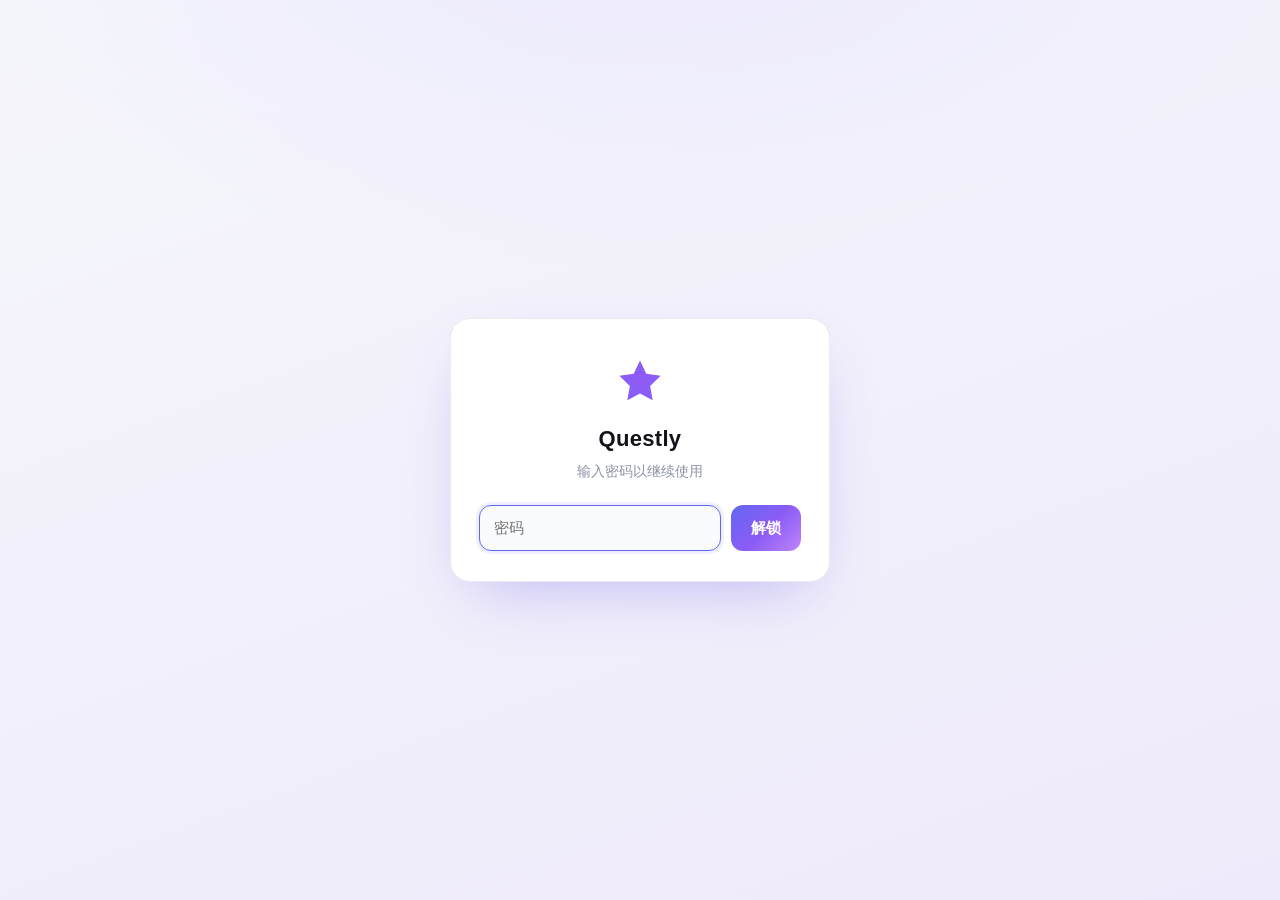
==== commit cedbf1f3: "feat: 启动密码锁（方案C，仅威慑）— 默认隐藏主界面，输入密码 mingzhi 解锁 - body 初始 is-locked，锁屏遮罩覆盖主界面 - base.css 增加 lock 样式与隐藏" ====
--- a/index.html
+++ b/index.html
@@ -13,7 +13,7 @@
 <link rel="stylesheet" href="css/exam.css">
 <link rel="stylesheet" href="css/animations.css">
 </head>
-<body>
+<body class="is-locked">
 
 <!-- ambient background -->
 <div class="aurora" aria-hidden="true">
@@ -134,6 +134,22 @@
 <div id="toast-root" role="status" aria-live="polite"></div>
 <div id="modal-root"></div>
 
+<!-- 启动密码锁（仅威慑，非真安全） -->
+<div class="lock" id="lock" role="dialog" aria-modal="true" aria-label="输入密码解锁">
+  <div class="lock__card">
+    <div class="lock__mark" aria-hidden="true">
+      <svg viewBox="0 0 24 24" fill="none"><path d="M12 2.5 14.9 8.6l6.6.95-4.8 4.7 1.15 6.65L12 17.75 6.15 20.9 7.3 14.25 2.5 9.55l6.6-.95L12 2.5Z" fill="url(#lk)"/><defs><linearGradient id="lk" x1="2" y1="2" x2="22" y2="22"><stop stop-color="#8B5CF6"/><stop offset="1" stop-color="#6366F1"/></linearGradient></defs></svg>
+    </div>
+    <h1 class="lock__title">Questly</h1>
+    <p class="lock__sub">输入密码以继续使用</p>
+    <div class="lock__field">
+      <input class="lock__input" id="lock-input" type="password" autocomplete="off" spellcheck="false" placeholder="密码" aria-label="密码" />
+      <button class="lock__btn" id="lock-btn" type="button">解锁</button>
+    </div>
+    <p class="lock__err" id="lock-err" hidden>密码错误，请重试</p>
+  </div>
+</div>
+
 <script src="js/store.js"></script>
 <script src="js/fx.js"></script>
 <script src="js/engine.js"></script>
--- a/css/base.css
+++ b/css/base.css
@@ -228,3 +228,74 @@
     transition-duration: .001ms !important;
   }
 }
+
+/* ============================================================
+   lock screen — 启动密码锁（仅威慑，非真安全）
+   ============================================================ */
+body.is-locked .app,
+body.is-locked .bottomnav,
+body.is-locked .aurora,
+body.is-locked #fx-canvas,
+body.is-locked #float-root,
+body.is-locked #toast-root,
+body.is-locked #modal-root {
+  display: none !important;
+}
+
+.lock {
+  position: fixed;
+  inset: 0;
+  z-index: 1000;
+  display: flex;
+  align-items: center;
+  justify-content: center;
+  padding: 24px;
+  background:
+    radial-gradient(1200px 600px at 50% -10%, #ECEAFE 0%, transparent 60%),
+    linear-gradient(160deg, #F5F6FB 0%, #EFEAFB 100%);
+}
+body:not(.is-locked) .lock { display: none; }
+
+.lock__card {
+  width: min(380px, 100%);
+  background: var(--surface);
+  border: 1px solid var(--border);
+  border-radius: 20px;
+  padding: 36px 28px 30px;
+  text-align: center;
+  box-shadow: 0 24px 60px -24px rgba(79, 70, 229, .35);
+}
+.lock__mark { width: 52px; height: 52px; margin: 0 auto 14px; }
+.lock__mark svg { width: 100%; height: 100%; }
+.lock__title { font-size: 22px; margin: 0 0 4px; letter-spacing: .3px; }
+.lock__sub { margin: 0 0 22px; color: var(--text-3); font-size: 14px; }
+.lock__field { display: flex; gap: 10px; }
+.lock__input {
+  flex: 1;
+  min-width: 0;
+  height: 46px;
+  padding: 0 14px;
+  font-size: 15px;
+  color: var(--text);
+  background: var(--surface-2);
+  border: 1px solid var(--border-strong);
+  border-radius: 12px;
+  outline: none;
+  transition: border-color .15s, box-shadow .15s;
+}
+.lock__input:focus { border-color: var(--brand); box-shadow: 0 0 0 3px var(--brand-soft); }
+.lock__btn {
+  flex: 0 0 auto;
+  height: 46px;
+  padding: 0 20px;
+  font-size: 15px;
+  font-weight: 600;
+  color: #fff;
+  background: var(--grad-brand);
+  border: none;
+  border-radius: 12px;
+  cursor: pointer;
+  transition: transform .12s, opacity .12s;
+}
+.lock__btn:active { transform: translateY(1px); }
+.lock__err { margin: 14px 0 0; color: var(--danger); font-size: 13px; }
